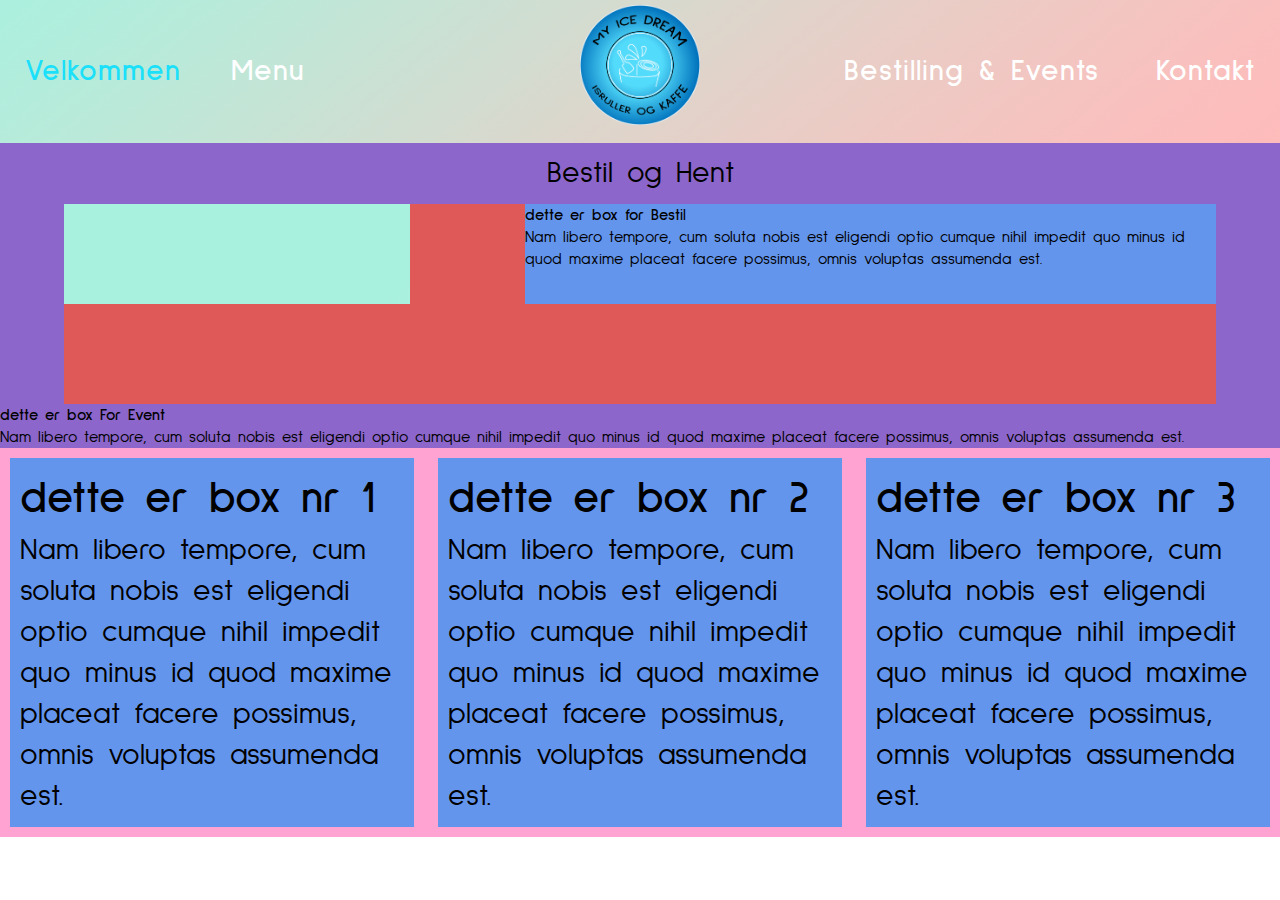
==== HTML/BestillingEvents.html @ 2f173cfb "Fremad til Bestilling" ====
<!DOCTYPE html>
<html lang="en">
<head>
    <meta charset="UTF-8">
    <meta http-equiv="X-UA-Compatible" content="IE=edge">
    <meta name="viewport" content="width=device-width, initial-scale=1.0">
    <title>Velkommen | My Ice Dream</title>
    <link rel="stylesheet" href="/CSS/Stylesheet.css" type="text/css">
    <link rel="stylesheet" href="/CSS/BestillingEvents.css" type="text/css">
    <link rel="preconnect" href="https://fonts.googleapis.com/%22%3E"> 
    <link rel="preconnect" href="https://fonts.gstatic.com/" crossorigin> 
    <link href="https://fonts.googleapis.com/css2?family=Sulphur+Point:wght@300;400;700&display=swap" rel="stylesheet">


</head>
<body>
<div class="ContentContainer">  
    <!-- Her starter Navigation Menu/Bar. -->
    <div class="navigation">
        <div class="container">
           <div class="navbar">
              <div class="logo-toggle-container">
                 <a href="index.html">
                 <img src="/img/LOGONATION.png" alt="" />
                 </a>
                 <span class="toggle-box">
                 <span></span>
                 <span></span>
                 <span></span>
                 </span>
              </div>
              <ul class="menu">
                 <li><a href="index.html">Velkommen</a></li>
                 <li><a href="Menu.html">Menu</a></li>

                 <li><a href="BestillingEvents.html">Bestilling & Events</a></li>
                 <li><a href="#">Kontakt</a></li>
              </ul>
           </div>
        </div>
     </div>
    <!-- Her slutter Navigation Menu/Bar.------------------------------------------------------------------------------------------------------------------------------------------- -->




     <div class="BestilEventContainer">
         <div class="BestilEventHeader">Bestil og Hent</div>

        <div class="BestilKager">
            <div class="BestilBilledeLeft"></div>
            <div class="BestilInfoBoxRight">
                <h4>dette er box for Bestil</h4>
                Nam libero tempore, cum soluta nobis est eligendi optio cumque nihil impedit quo 
                minus id quod maxime placeat facere possimus, omnis voluptas assumenda est.

            </div>
        </div>
        <div class="EventVogn">
            <div class="EventBilledeLeft"></div>
            <div class="EventInfoBoxRight">
                <h4>dette er box For Event</h4>
                Nam libero tempore, cum soluta nobis est eligendi optio cumque nihil impedit quo 
                minus id quod maxime placeat facere possimus, omnis voluptas assumenda est.

            </div>
        </div>


     </div>




    <!-- Her starter footeren.----------------------------------------------------------------------------------------------------------------------------------- -->
    <div class="FooterSection">
        <div class="FooterContainer">

            <div class="Footercards">
                <!-- Basic Info, mobil nr/adresse OSV.  -->
                <h2>dette er box nr 1</h2>
                Nam libero tempore, cum soluta nobis est eligendi optio cumque nihil impedit quo 
                minus id quod maxime placeat facere possimus, omnis voluptas assumenda est.
            </div>

            <div class="Footercards">
                <!-- TBC ??? -->
                <h2>dette er box nr 2</h2>
                Nam libero tempore, cum soluta nobis est eligendi optio cumque nihil impedit quo 
                minus id quod maxime placeat facere possimus, omnis voluptas assumenda est.
            </div>

            <div class="Footercards">
                <!-- Priser/økomærke og info der  -->
                <h2>dette er box nr 3</h2>
                Nam libero tempore, cum soluta nobis est eligendi optio cumque nihil impedit quo 
                minus id quod maxime placeat facere possimus, omnis voluptas assumenda est.
                
            </div>
        </div>

    </div>

</div>
---- CSS/Stylesheet.css ----
/* her nulstille vi basic tags*/
* {
    margin: 0;
    padding: 0;
    font-family: 'Sulphur Point', sans-serif;
  }
  body 
  {
    margin: 0;
    padding: 0;
    font-family: 'Sulphur Point', sans-serif;
  }



.ContentContainer
{
    width: 100%;
    height: 100%;
    background-color:azure;
    margin: auto;
}

/*----- start på navigation bar --------------------------------------------------- start på navigation bar-------*/

/*Her sætter vi en gradient baggrund ind for at lave den fede baggrund som så også kan skaleres til en hvis grad.*/
  .navigation 
  {
    background-image: url(../img/BGGradient.png);
    background-size: cover;
    background-repeat: no-repeat;
    background-position: center;
  }
  .navigation > .container 
  {
    max-width: 100%;
    margin: auto;
  }
  .navigation .navbar 
  {
    position: relative;
  }
  .navigation .navbar .logo-toggle-container 
  {
    position: absolute;
    left: 50%;
    top: 5px;
    transform: translateX(-50%);
  }
  .navigation .navbar .logo-toggle-container a 
  {
    display: block;
  }
  .navigation .navbar .logo-toggle-container a img 
  {
    width: 120px;
  }
  .navigation .menu 
  {
    text-align: right;
  }

  .navigation .menu li 
  {
    display: inline-block;
    padding: 43px 10px;
  }
  .navigation .menu li a 
  {
    display: block;
    padding: 8px 15px;
    text-decoration: none;
    font-weight: 600;
    letter-spacing: 1px;
    color: #fff;
    font-size: 30px;
  }
  /*Her siger vi at de to første li'er som er i .menu til at float left da de er alle normalt sat til højre
  og på den måde for vi delt Navigation baren til at være splittet op som ønsket.*/
  .navigation .menu li:nth-child(1),
  .navigation .menu li:nth-child(2) 
  {
    float: left;
  }
  /*Navbar hover effekt */
  .navigation .menu li:hover a 
  {
    color: rgb(27, 224, 250);
  }

   /*Her skifter vi struktur i forhold til skærmstørrelse vis der er minimum 1024px bred.*/
   @media screen and (min-width: 1101px) 
   {
     .navigation .menu 
     {
       display: block !important;
       height: auto !important;
     }

     .FooterContainer
     {
       display: flex;
       flex-direction: row;
       justify-content: space-between;
       justify-items: center;
       flex-wrap: wrap;
       font-size: 30px;
       width: 100%;
       min-height: 200px;
       background-color: #ffa4d2;
       
     }
  
     .Footercards
     {
       width: 30%;
       min-height: 100px;
       background-color: cornflowerblue;
       margin: 10px 10px;
       padding: 10px;
     }
   }

  @media screen and (min-width: 871px) and (max-width: 1100px)
  {
    .navigation .menu 
    {
      display: block !important;
      height: auto !important;
    }

    .navigation .menu li a 
    {
      font-size: 20px;
    }

    .FooterContainer
    {
      display: flex;
      flex-direction: row;
      justify-content: space-between;
      justify-items: center;
      flex-wrap: wrap;
      font-size: 30px;
      width: 100%;
      min-height: 200px;
      background-color: #ffa4d2;
    }

    .Footercards
    {
      width: 30%;
      min-height: 100px;
      background-color: cornflowerblue;
      margin: 10px 10px;
      padding: 10px;
    }

  }

  /*Her skifter vi struktur i forhold til skærmstørrelse vis den er mindre end 870px bred.*/
  @media screen and (max-width: 870px) 
  {
    .navigation
    {
      width: 100%;
      height: 100%;
      top: 0;
      position: sticky;
    }
    .navigation .navbar .logo-toggle-container {
      position: static;
      transform: translateX(0%);
    }
    .navigation .navbar .logo-toggle-container a {
      width: 80%;
    }
    .navigation .navbar .logo-toggle-container .toggle-box {
      position: absolute;
      right: 10px;
      top: 35px;
      display: block;
      width: 50px;
      padding: 15px 9px;
      cursor: pointer;
      border-radius: 5px;
    }
    .navigation .navbar .logo-toggle-container .toggle-box span {
      display: block;
      max-width: 100%;
      margin: auto;
      height: 8px;
      background-color: rgb(255, 255, 255);
      margin-bottom: 6px;
      border-radius: 10px;
    }
    .navigation .navbar .logo-toggle-container .toggle-box span:last-child {
      margin-bottom: 0;
    }
    .navigation .menu {
      text-align: center;
      display: none;
    }
    .navigation .menu li {
      display: block;
      float: none !important;
      padding: 0 10px;
      border-bottom: 5px solid rgb(255, 255, 255);
      border-radius: 5px;
    }
    /* Her ændre vi den sidste li i drop down menuen, så at den ikke har en border-bund som resten har. */
    .navigation .menu li:last-child {
        display: block;
        float: none !important;
        padding: 0 10px;
        border-bottom:none;
        
      }
    .navigation .menu li a
    {
        font-size: 30px;
    }
    /*----- Slut på navigation bar --------------------------------------------------- slut på navigation bar-------*/

    /*----- slut  af om os delen ------ */
    .FooterContainer
    {
      display: flex;
      flex-direction: row;
      justify-content: space-between;
      justify-items: center;
      flex-wrap: wrap;
      font-size: 30px;
      width: 100%;
      min-height: 200px;
      background-color: #ffa4d2;
    }

    .Footercards
    {
      width: 100%;
      min-height: 100px;
      background-color: cornflowerblue;
      margin: 10px 10px;
      padding: 10px;
    }
    .Footercards h2
    {
      text-align: center;

    }

  }
  

/**/



.FooterSection
{
  width: 100%;
  min-height: 200px;
  background-color: #ffa4d2;
}
---- CSS/BestillingEvents.css ----
* {
    margin: 0;
    padding: 0;
    font-family: 'Sulphur Point', sans-serif;
  }
  body 
  {
    margin: 0;
    padding: 0;
    font-family: 'Sulphur Point', sans-serif;
  }

  .BestilEventContainer
  {
      width: 100%;
      min-height: 300px;
      background-color: rgb(140, 102, 202);
  }
  .BestilEventHeader
  {
      text-align: center;
      font-size: 30px;
      padding: 10px 0px 10px 0px;
  }

  .BestilKager
  {
      margin: auto auto;
      width:90%;
      min-height: 200px;
      background-color: rgb(223, 89, 89);
      display: flex;
      flex-direction: row;
      justify-content: space-between;
      justify-items: center;
      flex-wrap: wrap;
  }

  .BestilBilledeLeft
  {
      width: 30%;
      height: 100px;
      background-image: url(/img/BGGradient.png);
  }
  .BestilInfoBoxRight
  {
      width: 60%;
      height: 100px;
      background-color: cornflowerblue;
  }
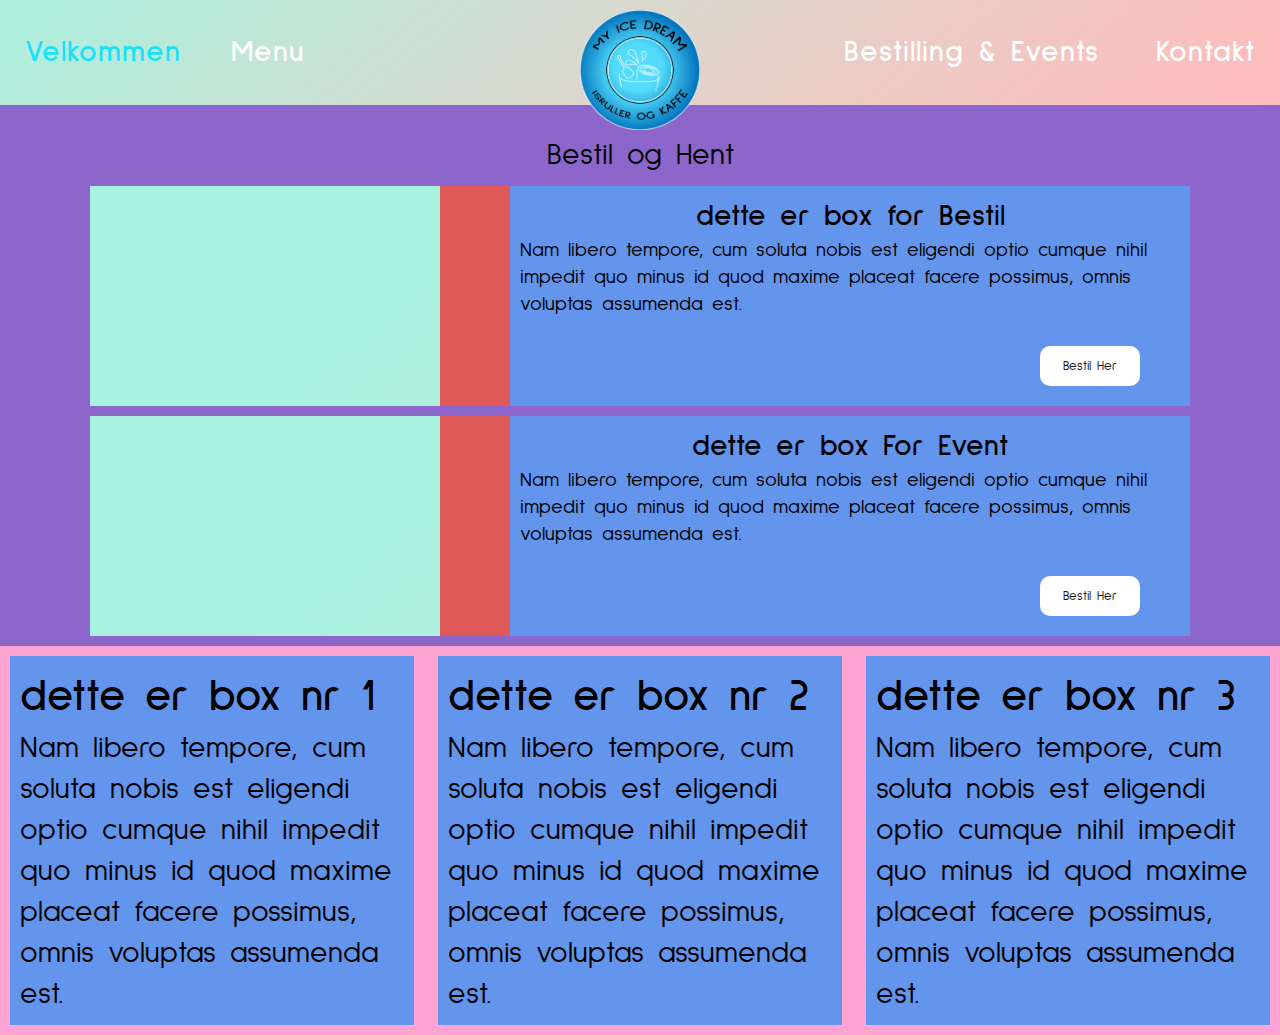
==== commit 65fe28a9: "Slider Center+ bestil knap og mobil justering" ====
--- a/HTML/BestillingEvents.html
+++ b/HTML/BestillingEvents.html
@@ -1,104 +1,119 @@
 <!DOCTYPE html>
 <html lang="en">
-<head>
-    <meta charset="UTF-8">
-    <meta http-equiv="X-UA-Compatible" content="IE=edge">
-    <meta name="viewport" content="width=device-width, initial-scale=1.0">
-    <title>Velkommen | My Ice Dream</title>
-    <link rel="stylesheet" href="/CSS/Stylesheet.css" type="text/css">
-    <link rel="stylesheet" href="/CSS/BestillingEvents.css" type="text/css">
-    <link rel="preconnect" href="https://fonts.googleapis.com/%22%3E"> 
-    <link rel="preconnect" href="https://fonts.gstatic.com/" crossorigin> 
-    <link href="https://fonts.googleapis.com/css2?family=Sulphur+Point:wght@300;400;700&display=swap" rel="stylesheet">
+    <head>
+        <meta charset="UTF-8">
+        <meta http-equiv="X-UA-Compatible" content="IE=edge">
+        <meta name="viewport" content="width=device-width, initial-scale=1.0">
+        <title>Bestilling & Events | My Ice Dream</title>
+        <link rel="stylesheet" href="/CSS/Stylesheet.css" type="text/css">
+        <link rel="stylesheet" href="/CSS/BestillingEvents.css" type="text/css">
+        <link rel="preconnect" href="https://fonts.googleapis.com/%22%3E"> 
+        <link rel="preconnect" href="https://fonts.gstatic.com/" crossorigin> 
+        <link href="https://fonts.googleapis.com/css2?family=Sulphur+Point:wght@300;400;700&display=swap" rel="stylesheet">
 
 
-</head>
-<body>
-<div class="ContentContainer">  
-    <!-- Her starter Navigation Menu/Bar. -->
-    <div class="navigation">
-        <div class="container">
-           <div class="navbar">
-              <div class="logo-toggle-container">
-                 <a href="index.html">
-                 <img src="/img/LOGONATION.png" alt="" />
-                 </a>
-                 <span class="toggle-box">
-                 <span></span>
-                 <span></span>
-                 <span></span>
-                 </span>
-              </div>
-              <ul class="menu">
-                 <li><a href="index.html">Velkommen</a></li>
-                 <li><a href="Menu.html">Menu</a></li>
+    </head>
+    <body>
+        <div class="ContentContainer">  
+            <!-- Her starter Navigation Menu/Bar. -->
+            <div class="navigation">
+                <div class="container">
+                <div class="navbar">
+                    <div class="logo-toggle-container">
+                        <a href="index.html">
+                        <img src="/img/LOGONATION.png" alt="" />
+                        </a>
+                        <span class="toggle-box">
+                        <span></span>
+                        <span></span>
+                        <span></span>
+                        </span>
+                    </div>
+                    <ul class="menu">
+                        <li><a href="index.html">Velkommen</a></li>
+                        <li><a href="Menu.html">Menu</a></li>
 
-                 <li><a href="BestillingEvents.html">Bestilling & Events</a></li>
-                 <li><a href="#">Kontakt</a></li>
-              </ul>
-           </div>
-        </div>
-     </div>
-    <!-- Her slutter Navigation Menu/Bar.------------------------------------------------------------------------------------------------------------------------------------------- -->
+                        <li><a href="BestillingEvents.html">Bestilling & Events</a></li>
+                        <li><a href="Kontakt.html">Kontakt</a></li>
+                    </ul>
+                </div>
+                </div>
+            </div>
+            <!-- Her slutter Navigation Menu/Bar.------------------------------------------------------------------------------------------------------------------------------------------- -->
 
 
 
 
-     <div class="BestilEventContainer">
-         <div class="BestilEventHeader">Bestil og Hent</div>
+            <div class="BestilEventContainer">
+                <div class="BestilEventHeader">Bestil og Hent</div>
 
-        <div class="BestilKager">
-            <div class="BestilBilledeLeft"></div>
-            <div class="BestilInfoBoxRight">
-                <h4>dette er box for Bestil</h4>
-                Nam libero tempore, cum soluta nobis est eligendi optio cumque nihil impedit quo 
-                minus id quod maxime placeat facere possimus, omnis voluptas assumenda est.
+                <div class="BestilKager">
+                    <div class="BestilBilledeLeft"></div>
+                    <div class="BestilInfoBoxRight">
+                        <h4>dette er box for Bestil</h4>
+                        Nam libero tempore, cum soluta nobis est eligendi optio cumque nihil impedit quo 
+                        minus id quod maxime placeat facere possimus, omnis voluptas assumenda est.
+
+                        <div class="EventsButton"><button>Bestil Her</button></div>
+                    </div>
+                </div>
+
+                <div class="EventVogn">
+                    <div class="EventBilledeLeft"></div>
+                    <div class="EventInfoBoxRight">
+                        <h4>dette er box For Event</h4>
+                        Nam libero tempore, cum soluta nobis est eligendi optio cumque nihil impedit quo 
+                        minus id quod maxime placeat facere possimus, omnis voluptas assumenda est.
+
+                        <div class="EventsButton"><button>Bestil Her</button></div>
+                    </div>
+                </div>
+
 
             </div>
-        </div>
-        <div class="EventVogn">
-            <div class="EventBilledeLeft"></div>
-            <div class="EventInfoBoxRight">
-                <h4>dette er box For Event</h4>
-                Nam libero tempore, cum soluta nobis est eligendi optio cumque nihil impedit quo 
-                minus id quod maxime placeat facere possimus, omnis voluptas assumenda est.
-
-            </div>
-        </div>
-
-
-     </div>
 
 
 
 
-    <!-- Her starter footeren.----------------------------------------------------------------------------------------------------------------------------------- -->
-    <div class="FooterSection">
-        <div class="FooterContainer">
+            <!-- Her starter footeren.----------------------------------------------------------------------------------------------------------------------------------- -->
+            <div class="FooterSection">
+                <div class="FooterContainer">
 
-            <div class="Footercards">
-                <!-- Basic Info, mobil nr/adresse OSV.  -->
-                <h2>dette er box nr 1</h2>
-                Nam libero tempore, cum soluta nobis est eligendi optio cumque nihil impedit quo 
-                minus id quod maxime placeat facere possimus, omnis voluptas assumenda est.
+                    <div class="Footercards">
+                        <!-- Basic Info, mobil nr/adresse OSV.  -->
+                        <h2>dette er box nr 1</h2>
+                        Nam libero tempore, cum soluta nobis est eligendi optio cumque nihil impedit quo 
+                        minus id quod maxime placeat facere possimus, omnis voluptas assumenda est.
+                    </div>
+
+                    <div class="Footercards">
+                        <!-- TBC ??? -->
+                        <h2>dette er box nr 2</h2>
+                        Nam libero tempore, cum soluta nobis est eligendi optio cumque nihil impedit quo 
+                        minus id quod maxime placeat facere possimus, omnis voluptas assumenda est.
+                    </div>
+
+                    <div class="Footercards">
+                        <!-- Priser/økomærke og info der  -->
+                        <h2>dette er box nr 3</h2>
+                        Nam libero tempore, cum soluta nobis est eligendi optio cumque nihil impedit quo 
+                        minus id quod maxime placeat facere possimus, omnis voluptas assumenda est.
+                        
+                    </div>
+                </div>
+
             </div>
 
-            <div class="Footercards">
-                <!-- TBC ??? -->
-                <h2>dette er box nr 2</h2>
-                Nam libero tempore, cum soluta nobis est eligendi optio cumque nihil impedit quo 
-                minus id quod maxime placeat facere possimus, omnis voluptas assumenda est.
-            </div>
-
-            <div class="Footercards">
-                <!-- Priser/økomærke og info der  -->
-                <h2>dette er box nr 3</h2>
-                Nam libero tempore, cum soluta nobis est eligendi optio cumque nihil impedit quo 
-                minus id quod maxime placeat facere possimus, omnis voluptas assumenda est.
-                
-            </div>
         </div>
 
-    </div>
 
-</div>+
+
+
+
+        <script src="https://ajax.googleapis.com/ajax/libs/jquery/3.5.1/jquery.min.js"></script>
+        <script type="text/javascript" src="/Javascript/Javascript.js"></script>
+
+
+    </body>
+</html>--- a/CSS/Stylesheet.css
+++ b/CSS/Stylesheet.css
@@ -30,6 +30,7 @@
     background-size: cover;
     background-repeat: no-repeat;
     background-position: center;
+    z-index: 2;
   }
   .navigation > .container 
   {
@@ -44,7 +45,7 @@
   {
     position: absolute;
     left: 50%;
-    top: 5px;
+    top: 10px;
     transform: translateX(-50%);
   }
   .navigation .navbar .logo-toggle-container a 
@@ -63,7 +64,7 @@
   .navigation .menu li 
   {
     display: inline-block;
-    padding: 43px 10px;
+    padding: 24px 10px;
   }
   .navigation .menu li a 
   {
--- a/CSS/BestillingEvents.css
+++ b/CSS/BestillingEvents.css
@@ -12,6 +12,7 @@
 
   .BestilEventContainer
   {
+      padding: 20px 0 10px 0;
       width: 100%;
       min-height: 300px;
       background-color: rgb(140, 102, 202);
@@ -25,9 +26,10 @@
 
   .BestilKager
   {
-      margin: auto auto;
+      margin: 0 auto 10px auto;
       width:90%;
-      min-height: 200px;
+      max-width: 1100px;
+      min-height: 50px;
       background-color: rgb(223, 89, 89);
       display: flex;
       flex-direction: row;
@@ -39,14 +41,123 @@
   .BestilBilledeLeft
   {
       width: 30%;
-      height: 100px;
+      min-height: 200px;
+      max-height: 200px;
       background-image: url(/img/BGGradient.png);
+      padding: 10px;
   }
   .BestilInfoBoxRight
   {
       width: 60%;
-      height: 100px;
+      min-height: 200px;
+      max-height: 350px;
       background-color: cornflowerblue;
+      padding: 10px;
+      position: relative;
+  }
+  .BestilInfoBoxRight
+  {
+      font-size: 20px;
+  }
+  .BestilInfoBoxRight h4
+  {
+      font-size: 30px;
+      text-align: center;
+  }
+  /*-------------------------------------*/
+
+  .EventVogn
+  {
+      margin: auto auto;
+      width:90%;
+      max-width: 1100px;
+      min-height: 50px;
+      background-color: rgb(223, 89, 89);
+      display: flex;
+      flex-direction: row;
+      justify-content: space-between;
+      justify-items: center;
+      flex-wrap: wrap;
+  }
+
+  .EventBilledeLeft
+  {
+      width: 30%;
+      min-height: 200px;
+      max-height: 200px;
+      background-image: url(/img/BGGradient.png);
+      padding: 10px;
+  }
+  .EventInfoBoxRight
+  {
+      width: 60%;
+      min-height: 200px;
+      max-height: 350px;
+      background-color: cornflowerblue;
+      padding: 10px;
+      position: relative;
+  }
+  .EventInfoBoxRight
+  {
+      font-size: 20px;
+  }
+  .EventInfoBoxRight h4
+  {
+      font-size: 30px;
+      text-align: center;
+  }
+
+  .EventsButton
+  {
+      position: absolute;
+      bottom: 0;
+      right: 0;
+      width: 150px;
+      height: 60px;
+  }
+  .EventsButton button
+  {
+      border-radius: 10px;
+      width: 100px;
+      height: 40px;
+      background-color: rgb(255, 255, 255);
+      color: rgb(22, 22, 22);
+      border: 0 solid white;
   }
 
 
+
+
+
+
+  @media screen and (max-width: 870px) 
+{
+    .EventBilledeLeft
+  {
+      display: none;
+  }
+  .BestilBilledeLeft
+  {
+      display: none;
+  }
+
+  .EventInfoBoxRight
+  {
+      width: 100%;
+      min-height: 200px;
+      background-color: cornflowerblue;
+      padding: 10px 10px 40px 10px;
+  }
+  .BestilInfoBoxRight
+  {
+      width: 100%;
+      min-height: 200px;
+      background-color: cornflowerblue;
+      padding: 10px 10px 40px 10px;
+  }
+
+
+}
+
+
+
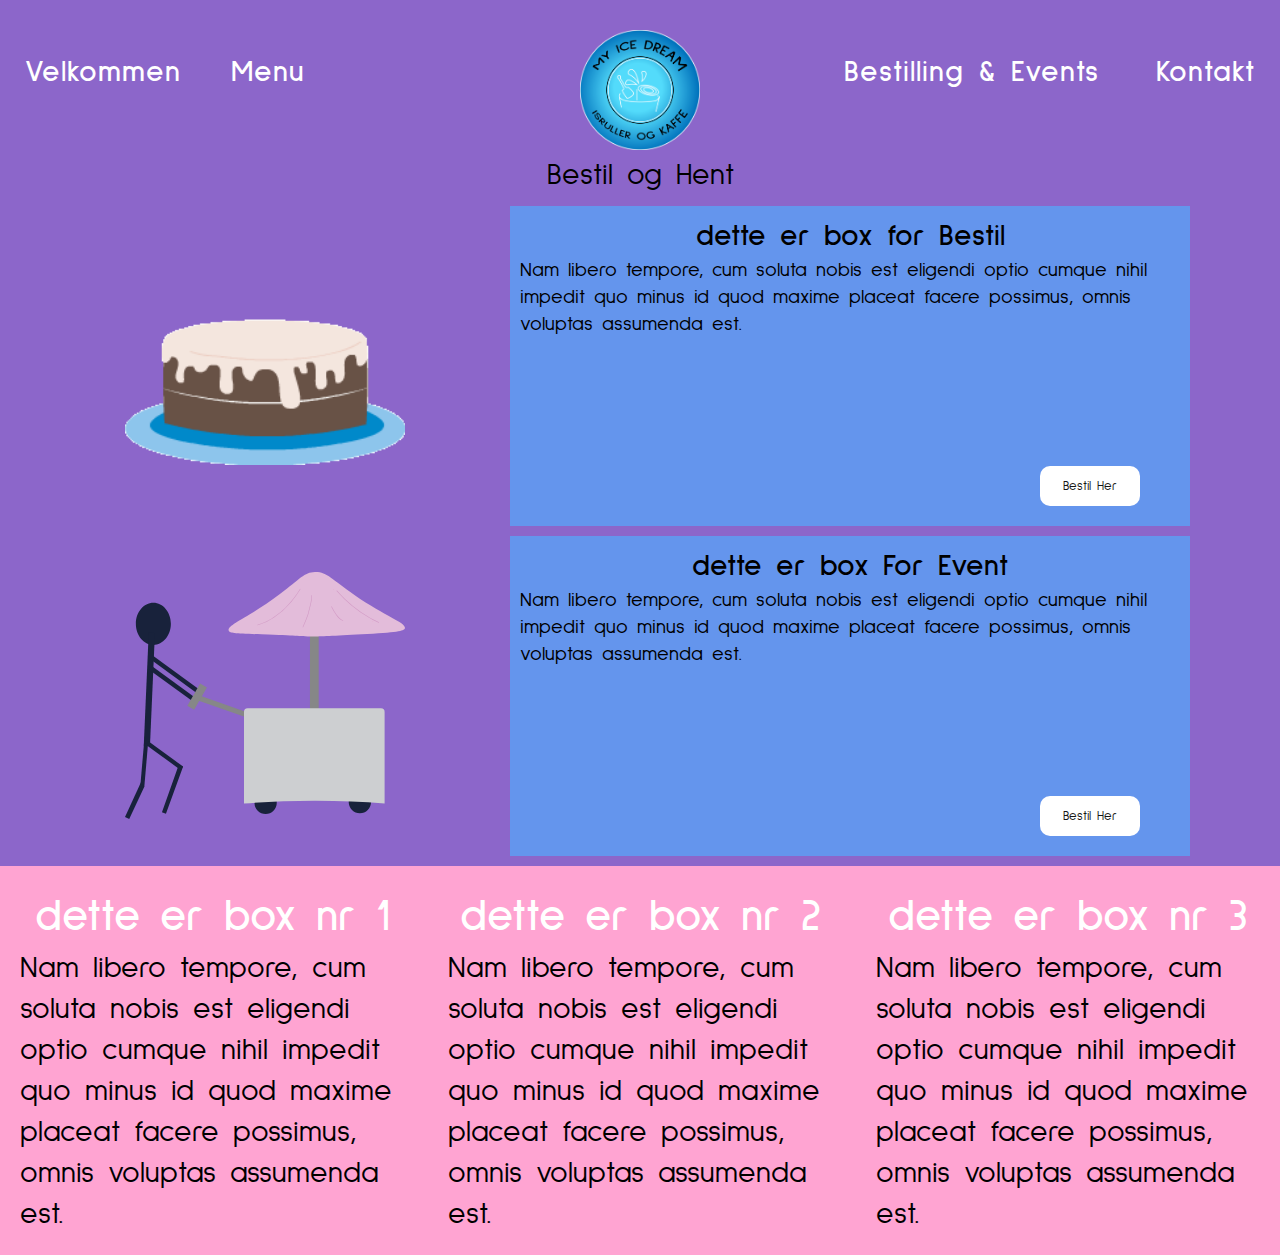
==== commit b9680109: "Commit det pænere setup" ====
--- a/HTML/BestillingEvents.html
+++ b/HTML/BestillingEvents.html
@@ -15,7 +15,8 @@
     </head>
     <body>
         <div class="ContentContainer">  
-            <!-- Her starter Navigation Menu/Bar. -->
+            <div class="BestilEventContainer">
+                <!-- Her starter Navigation Menu/Bar. -->
             <div class="navigation">
                 <div class="container">
                 <div class="navbar">
@@ -41,10 +42,6 @@
             </div>
             <!-- Her slutter Navigation Menu/Bar.------------------------------------------------------------------------------------------------------------------------------------------- -->
 
-
-
-
-            <div class="BestilEventContainer">
                 <div class="BestilEventHeader">Bestil og Hent</div>
 
                 <div class="BestilKager">
--- a/CSS/Stylesheet.css
+++ b/CSS/Stylesheet.css
@@ -17,7 +17,6 @@
 {
     width: 100%;
     height: 100%;
-    background-color:azure;
     margin: auto;
 }
 
@@ -26,10 +25,6 @@
 /*Her sætter vi en gradient baggrund ind for at lave den fede baggrund som så også kan skaleres til en hvis grad.*/
   .navigation 
   {
-    background-image: url(../img/BGGradient.png);
-    background-size: cover;
-    background-repeat: no-repeat;
-    background-position: center;
     z-index: 2;
   }
   .navigation > .container 
@@ -116,10 +111,14 @@
      {
        width: 30%;
        min-height: 100px;
-       background-color: cornflowerblue;
        margin: 10px 10px;
        padding: 10px;
      }
+     .Footercards h2
+    {
+      text-align: center;
+      color: #fff;
+    }
    }
 
   @media screen and (min-width: 871px) and (max-width: 1100px)
@@ -152,9 +151,13 @@
     {
       width: 30%;
       min-height: 100px;
-      background-color: cornflowerblue;
       margin: 10px 10px;
       padding: 10px;
+    }
+    .Footercards h2
+    {
+      text-align: center;
+      color: #fff;
     }
 
   }
@@ -241,14 +244,13 @@
     {
       width: 100%;
       min-height: 100px;
-      background-color: cornflowerblue;
       margin: 10px 10px;
       padding: 10px;
     }
     .Footercards h2
     {
       text-align: center;
-
+      color: #fff;
     }
 
   }
--- a/CSS/BestillingEvents.css
+++ b/CSS/BestillingEvents.css
@@ -14,7 +14,7 @@
   {
       padding: 20px 0 10px 0;
       width: 100%;
-      min-height: 300px;
+      min-height: 72vh;
       background-color: rgb(140, 102, 202);
   }
   .BestilEventHeader
@@ -22,6 +22,7 @@
       text-align: center;
       font-size: 30px;
       padding: 10px 0px 10px 0px;
+      margin-top: 20px;
   }
 
   .BestilKager
@@ -29,8 +30,7 @@
       margin: 0 auto 10px auto;
       width:90%;
       max-width: 1100px;
-      min-height: 50px;
-      background-color: rgb(223, 89, 89);
+      min-height: 300px;
       display: flex;
       flex-direction: row;
       justify-content: space-between;
@@ -41,9 +41,12 @@
   .BestilBilledeLeft
   {
       width: 30%;
-      min-height: 200px;
+      min-height: 300px;
       max-height: 200px;
-      background-image: url(/img/BGGradient.png);
+      background-image: url(/img/kagen.gif);
+      background-size: 80%;
+        background-repeat: no-repeat;
+        background-position: center;
       padding: 10px;
   }
   .BestilInfoBoxRight
@@ -71,8 +74,7 @@
       margin: auto auto;
       width:90%;
       max-width: 1100px;
-      min-height: 50px;
-      background-color: rgb(223, 89, 89);
+      min-height: 300px;
       display: flex;
       flex-direction: row;
       justify-content: space-between;
@@ -83,9 +85,11 @@
   .EventBilledeLeft
   {
       width: 30%;
-      min-height: 200px;
-      max-height: 200px;
-      background-image: url(/img/BGGradient.png);
+      min-height: 300px;
+      background-image: url(/img/EventBilledeSVG.svg);
+      background-size: 80%;
+    background-repeat: no-repeat;
+    background-position: center;
       padding: 10px;
   }
   .EventInfoBoxRight
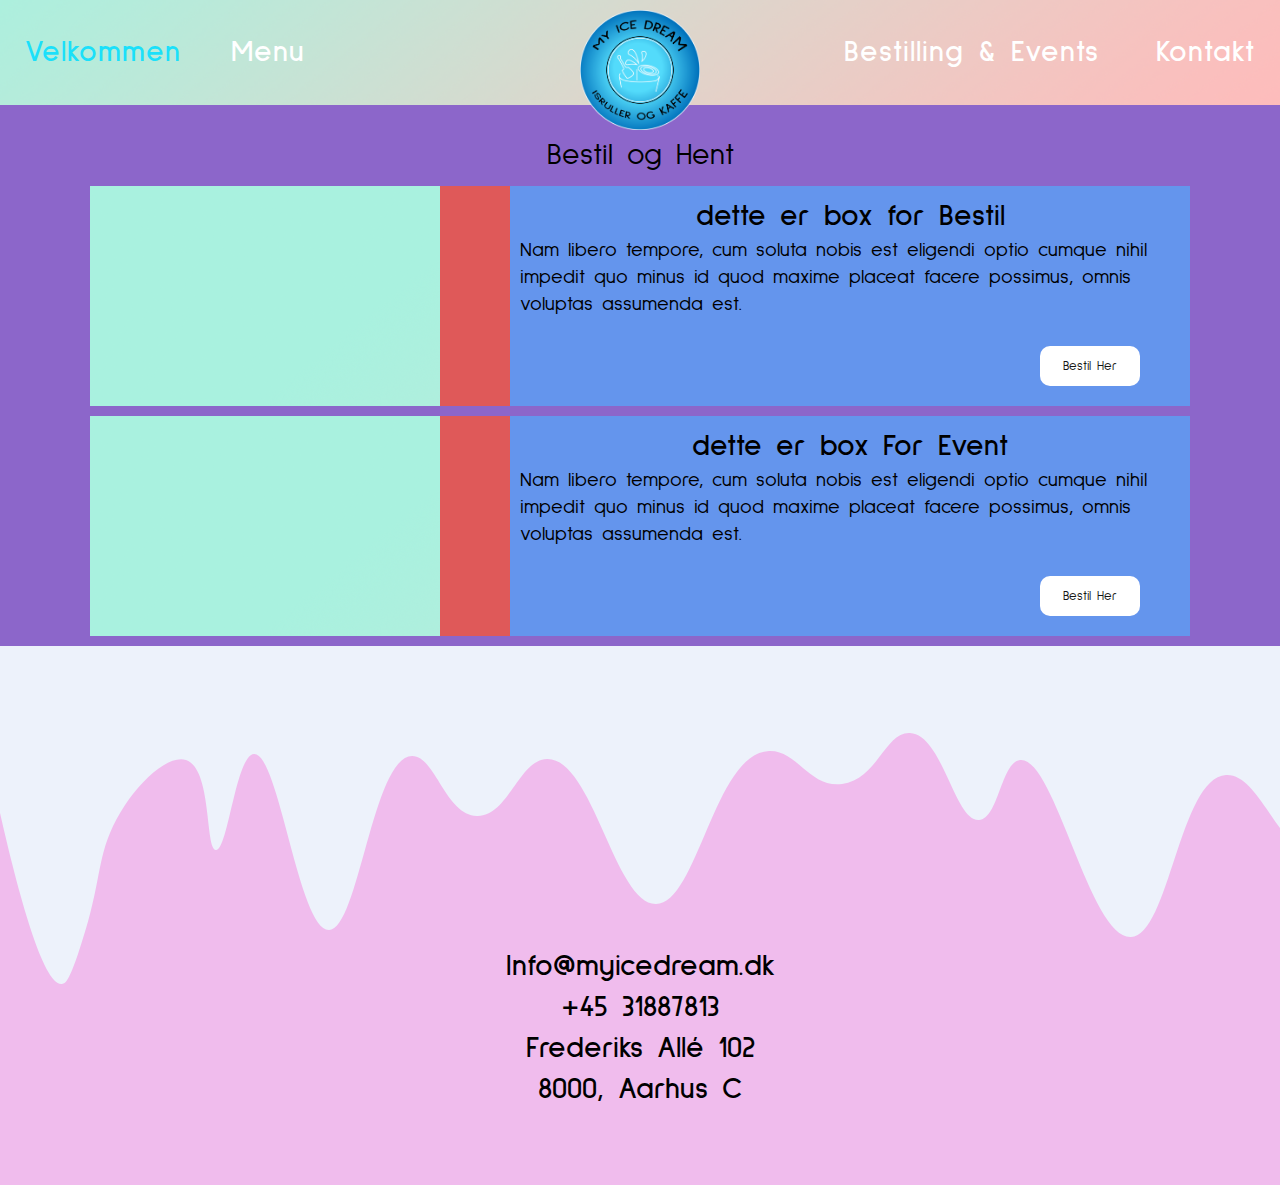
==== commit b1bc1996: "Version nu er det fucking nu" ====
--- a/HTML/BestillingEvents.html
+++ b/HTML/BestillingEvents.html
@@ -15,8 +15,7 @@
     </head>
     <body>
         <div class="ContentContainer">  
-            <div class="BestilEventContainer">
-                <!-- Her starter Navigation Menu/Bar. -->
+            <!-- Her starter Navigation Menu/Bar. -->
             <div class="navigation">
                 <div class="container">
                 <div class="navbar">
@@ -42,6 +41,10 @@
             </div>
             <!-- Her slutter Navigation Menu/Bar.------------------------------------------------------------------------------------------------------------------------------------------- -->
 
+
+
+
+            <div class="BestilEventContainer">
                 <div class="BestilEventHeader">Bestil og Hent</div>
 
                 <div class="BestilKager">
@@ -72,34 +75,23 @@
 
 
 
-            <!-- Her starter footeren.----------------------------------------------------------------------------------------------------------------------------------- -->
-            <div class="FooterSection">
+            <footer class="FooterSection">
+
+
+            
                 <div class="FooterContainer">
 
-                    <div class="Footercards">
-                        <!-- Basic Info, mobil nr/adresse OSV.  -->
-                        <h2>dette er box nr 1</h2>
-                        Nam libero tempore, cum soluta nobis est eligendi optio cumque nihil impedit quo 
-                        minus id quod maxime placeat facere possimus, omnis voluptas assumenda est.
+                    <div class="Footercard">
+                        <h2>Info@myicedream.dk</h2>
+                        <h2>+45 31887813</h2>
+                        <h2>Frederiks Allé 102 <br> 8000, Aarhus C</h2>
                     </div>
 
-                    <div class="Footercards">
-                        <!-- TBC ??? -->
-                        <h2>dette er box nr 2</h2>
-                        Nam libero tempore, cum soluta nobis est eligendi optio cumque nihil impedit quo 
-                        minus id quod maxime placeat facere possimus, omnis voluptas assumenda est.
-                    </div>
-
-                    <div class="Footercards">
-                        <!-- Priser/økomærke og info der  -->
-                        <h2>dette er box nr 3</h2>
-                        Nam libero tempore, cum soluta nobis est eligendi optio cumque nihil impedit quo 
-                        minus id quod maxime placeat facere possimus, omnis voluptas assumenda est.
-                        
-                    </div>
+                   
                 </div>
-
-            </div>
+                <img class="meltinggrey" src="/img/meltinggrey.png" alt="smelteeffekt">
+        </footer>
+      
 
         </div>
 
--- a/CSS/Stylesheet.css
+++ b/CSS/Stylesheet.css
@@ -1,291 +1,202 @@
-/* her nulstille vi basic tags*/
-* {
-    margin: 0;
-    padding: 0;
-    font-family: 'Sulphur Point', sans-serif;
-  }
-  body 
-  {
-    margin: 0;
-    padding: 0;
-    font-family: 'Sulphur Point', sans-serif;
-  }
-
-
-
-.ContentContainer
-{
-    width: 100%;
-    height: 100%;
-    margin: auto;
-}
-
-/*----- start på navigation bar --------------------------------------------------- start på navigation bar-------*/
-
-/*Her sætter vi en gradient baggrund ind for at lave den fede baggrund som så også kan skaleres til en hvis grad.*/
-  .navigation 
-  {
-    z-index: 2;
-  }
-  .navigation > .container 
-  {
-    max-width: 100%;
-    margin: auto;
-  }
-  .navigation .navbar 
-  {
-    position: relative;
-  }
-  .navigation .navbar .logo-toggle-container 
-  {
-    position: absolute;
-    left: 50%;
-    top: 10px;
-    transform: translateX(-50%);
-  }
-  .navigation .navbar .logo-toggle-container a 
-  {
-    display: block;
-  }
-  .navigation .navbar .logo-toggle-container a img 
-  {
-    width: 120px;
-  }
-  .navigation .menu 
-  {
-    text-align: right;
-  }
-
-  .navigation .menu li 
-  {
-    display: inline-block;
-    padding: 24px 10px;
-  }
-  .navigation .menu li a 
-  {
-    display: block;
-    padding: 8px 15px;
-    text-decoration: none;
-    font-weight: 600;
-    letter-spacing: 1px;
-    color: #fff;
-    font-size: 30px;
-  }
-  /*Her siger vi at de to første li'er som er i .menu til at float left da de er alle normalt sat til højre
-  og på den måde for vi delt Navigation baren til at være splittet op som ønsket.*/
-  .navigation .menu li:nth-child(1),
-  .navigation .menu li:nth-child(2) 
-  {
-    float: left;
-  }
-  /*Navbar hover effekt */
-  .navigation .menu li:hover a 
-  {
-    color: rgb(27, 224, 250);
-  }
-
-   /*Her skifter vi struktur i forhold til skærmstørrelse vis der er minimum 1024px bred.*/
-   @media screen and (min-width: 1101px) 
-   {
-     .navigation .menu 
-     {
-       display: block !important;
-       height: auto !important;
-     }
-
-     .FooterContainer
-     {
-       display: flex;
-       flex-direction: row;
-       justify-content: space-between;
-       justify-items: center;
-       flex-wrap: wrap;
-       font-size: 30px;
-       width: 100%;
-       min-height: 200px;
-       background-color: #ffa4d2;
-       
-     }
-  
-     .Footercards
-     {
-       width: 30%;
-       min-height: 100px;
-       margin: 10px 10px;
-       padding: 10px;
-     }
-     .Footercards h2
-    {
-      text-align: center;
-      color: #fff;
-    }
-   }
-
-  @media screen and (min-width: 871px) and (max-width: 1100px)
-  {
-    .navigation .menu 
-    {
-      display: block !important;
-      height: auto !important;
-    }
-
-    .navigation .menu li a 
-    {
-      font-size: 20px;
-    }
-
-    .FooterContainer
-    {
-      display: flex;
-      flex-direction: row;
-      justify-content: space-between;
-      justify-items: center;
-      flex-wrap: wrap;
-      font-size: 30px;
-      width: 100%;
-      min-height: 200px;
-      background-color: #ffa4d2;
-    }
-
-    .Footercards
-    {
-      width: 30%;
-      min-height: 100px;
-      margin: 10px 10px;
-      padding: 10px;
-    }
-    .Footercards h2
-    {
-      text-align: center;
-      color: #fff;
-    }
-
-  }
-
-  /*Her skifter vi struktur i forhold til skærmstørrelse vis den er mindre end 870px bred.*/
-  @media screen and (max-width: 870px) 
-  {
-    .navigation
-    {
-      width: 100%;
-      height: 100%;
-      top: 0;
-      position: sticky;
-    }
-    .navigation .navbar .logo-toggle-container {
-      position: static;
-      transform: translateX(0%);
-    }
-    .navigation .navbar .logo-toggle-container a {
-      width: 80%;
-    }
-    .navigation .navbar .logo-toggle-container .toggle-box {
-      position: absolute;
-      right: 10px;
-      top: 35px;
-      display: block;
-      width: 50px;
-      padding: 15px 9px;
-      cursor: pointer;
-      border-radius: 5px;
-    }
-    .navigation .navbar .logo-toggle-container .toggle-box span {
-      display: block;
-      max-width: 100%;
-      margin: auto;
-      height: 8px;
-      background-color: rgb(255, 255, 255);
-      margin-bottom: 6px;
-      border-radius: 10px;
-    }
-    .navigation .navbar .logo-toggle-container .toggle-box span:last-child {
-      margin-bottom: 0;
-    }
-    .navigation .menu {
-      text-align: center;
-      display: none;
-    }
-    .navigation .menu li {
-      display: block;
-      float: none !important;
-      padding: 0 10px;
-      border-bottom: 5px solid rgb(255, 255, 255);
-      border-radius: 5px;
-    }
-    /* Her ændre vi den sidste li i drop down menuen, så at den ikke har en border-bund som resten har. */
-    .navigation .menu li:last-child {
-        display: block;
-        float: none !important;
-        padding: 0 10px;
-        border-bottom:none;
-        
-      }
-    .navigation .menu li a
-    {
-        font-size: 30px;
-    }
-    /*----- Slut på navigation bar --------------------------------------------------- slut på navigation bar-------*/
-
-    /*----- slut  af om os delen ------ */
-    .FooterContainer
-    {
-      display: flex;
-      flex-direction: row;
-      justify-content: space-between;
-      justify-items: center;
-      flex-wrap: wrap;
-      font-size: 30px;
-      width: 100%;
-      min-height: 200px;
-      background-color: #ffa4d2;
-    }
-
-    .Footercards
-    {
-      width: 100%;
-      min-height: 100px;
-      margin: 10px 10px;
-      padding: 10px;
-    }
-    .Footercards h2
-    {
-      text-align: center;
-      color: #fff;
-    }
-
-  }
-  
-
-/**/
-
-
-
-.FooterSection
-{
-  width: 100%;
-  min-height: 200px;
-  background-color: #ffa4d2;
-}
-
-
-
-
-
-
-
-
-
-
-
-
-
-
-
-
-
-
-
-
-
-
-
+/* her nulstille vi basic tags*/
+* {
+  margin: 0;
+  padding: 0;
+  font-family: 'Sulphur Point', sans-serif;
+}
+body 
+{
+  margin: 0;
+  padding: 0;
+  font-family: 'Sulphur Point', sans-serif;
+}
+
+
+
+
+
+/*----- start på navigation bar --------------------------------------------------- start på navigation bar-------*/
+
+/*Her sætter vi en gradient baggrund ind for at lave den fede baggrund som så også kan skaleres til en hvis grad.*/
+.navigation 
+{
+  background-image: url(../img/BGGradient.png);
+  background-size: cover;
+  background-repeat: no-repeat;
+  background-position: center;
+  z-index: 2;
+}
+.navigation > .container 
+{
+  max-width: 100%;
+  margin: auto;
+}
+.navigation .navbar 
+{
+  position: relative;
+}
+.navigation .navbar .logo-toggle-container 
+{
+  position: absolute;
+  left: 50%;
+  top: 10px;
+  transform: translateX(-50%);
+}
+.navigation .navbar .logo-toggle-container a 
+{
+  display: block;
+}
+.navigation .navbar .logo-toggle-container a img 
+{
+  width: 120px;
+}
+.navigation .menu 
+{
+  text-align: right;
+}
+
+.navigation .menu li 
+{
+  display: inline-block;
+  padding: 24px 10px;
+}
+.navigation .menu li a 
+{
+  display: block;
+  padding: 8px 15px;
+  text-decoration: none;
+  font-weight: 600;
+  letter-spacing: 1px;
+  color: #fff;
+  font-size: 30px;
+}
+/*Her siger vi at de to første li'er som er i .menu til at float left da de er alle normalt sat til højre
+og på den måde for vi delt Navigation baren til at være splittet op som ønsket.*/
+.navigation .menu li:nth-child(1),
+.navigation .menu li:nth-child(2) 
+{
+  float: left;
+}
+/*Navbar hover effekt */
+.navigation .menu li:hover a 
+{
+  color: rgb(27, 224, 250);
+}
+
+
+
+.FooterSection {
+  position: relative;
+  padding-top: 300px;
+  padding-bottom: 75px;
+  background-color: #F0BCED;
+  text-align: center;
+}
+
+.Footercard {
+  text-align: center;
+  width: 400px;
+  margin: auto auto;
+  font-size: 20px;
+}
+
+.meltinggrey {
+  position: absolute;
+  top: 0;
+  left: 0;
+}
+
+ /*Her skifter vi struktur i forhold til skærmstørrelse vis der er minimum 1024px bred.*/
+ @media screen and (min-width: 1101px) 
+ {
+   .navigation .menu 
+   {
+     display: block !important;
+     height: auto !important;
+   }
+
+   
+ }
+
+@media screen and (min-width: 871px) and (max-width: 1100px)
+{
+  .navigation .menu 
+  {
+    display: block !important;
+    height: auto !important;
+  }
+
+  .navigation .menu li a 
+  {
+    font-size: 20px;
+  }
+
+ 
+/*Her skifter vi struktur i forhold til skærmstørrelse vis den er mindre end 870px bred.*/
+@media screen and (max-width: 870px) 
+{
+  .navigation
+  {
+    width: 100%;
+    height: 100%;
+    top: 0;
+    position: sticky;
+  }
+  .navigation .navbar .logo-toggle-container {
+    position: static;
+    transform: translateX(0%);
+  }
+  .navigation .navbar .logo-toggle-container a {
+    width: 80%;
+  }
+  .navigation .navbar .logo-toggle-container .toggle-box {
+    position: absolute;
+    right: 10px;
+    top: 35px;
+    display: block;
+    width: 50px;
+    padding: 15px 9px;
+    cursor: pointer;
+    border-radius: 5px;
+  }
+  .navigation .navbar .logo-toggle-container .toggle-box span {
+    display: block;
+    max-width: 100%;
+    margin: auto;
+    height: 8px;
+    background-color: rgb(255, 255, 255);
+    margin-bottom: 6px;
+    border-radius: 10px;
+  }
+  .navigation .navbar .logo-toggle-container .toggle-box span:last-child {
+    margin-bottom: 0;
+  }
+  .navigation .menu {
+    text-align: center;
+    display: none;
+  }
+  .navigation .menu li {
+    display: block;
+    float: none !important;
+    padding: 0 10px;
+    border-bottom: 5px solid rgb(255, 255, 255);
+    border-radius: 5px;
+  }
+  /* Her ændre vi den sidste li i drop down menuen, så at den ikke har en border-bund som resten har. */
+  .navigation .menu li:last-child {
+      display: block;
+      float: none !important;
+      padding: 0 10px;
+      border-bottom:none;
+      
+    }
+  .navigation .menu li a
+  {
+      font-size: 30px;
+  }
+  /*----- Slut på navigation bar --------------------------------------------------- slut på navigation bar-------*/
+
+  /*----- slut  af om os delen ------ */
+  
+
+}--- a/CSS/BestillingEvents.css
+++ b/CSS/BestillingEvents.css
@@ -14,7 +14,7 @@
   {
       padding: 20px 0 10px 0;
       width: 100%;
-      min-height: 72vh;
+      min-height: 300px;
       background-color: rgb(140, 102, 202);
   }
   .BestilEventHeader
@@ -22,7 +22,6 @@
       text-align: center;
       font-size: 30px;
       padding: 10px 0px 10px 0px;
-      margin-top: 20px;
   }
 
   .BestilKager
@@ -30,7 +29,8 @@
       margin: 0 auto 10px auto;
       width:90%;
       max-width: 1100px;
-      min-height: 300px;
+      min-height: 50px;
+      background-color: rgb(223, 89, 89);
       display: flex;
       flex-direction: row;
       justify-content: space-between;
@@ -41,12 +41,9 @@
   .BestilBilledeLeft
   {
       width: 30%;
-      min-height: 300px;
+      min-height: 200px;
       max-height: 200px;
-      background-image: url(/img/kagen.gif);
-      background-size: 80%;
-        background-repeat: no-repeat;
-        background-position: center;
+      background-image: url(/img/BGGradient.png);
       padding: 10px;
   }
   .BestilInfoBoxRight
@@ -74,7 +71,8 @@
       margin: auto auto;
       width:90%;
       max-width: 1100px;
-      min-height: 300px;
+      min-height: 50px;
+      background-color: rgb(223, 89, 89);
       display: flex;
       flex-direction: row;
       justify-content: space-between;
@@ -85,11 +83,9 @@
   .EventBilledeLeft
   {
       width: 30%;
-      min-height: 300px;
-      background-image: url(/img/EventBilledeSVG.svg);
-      background-size: 80%;
-    background-repeat: no-repeat;
-    background-position: center;
+      min-height: 200px;
+      max-height: 200px;
+      background-image: url(/img/BGGradient.png);
       padding: 10px;
   }
   .EventInfoBoxRight
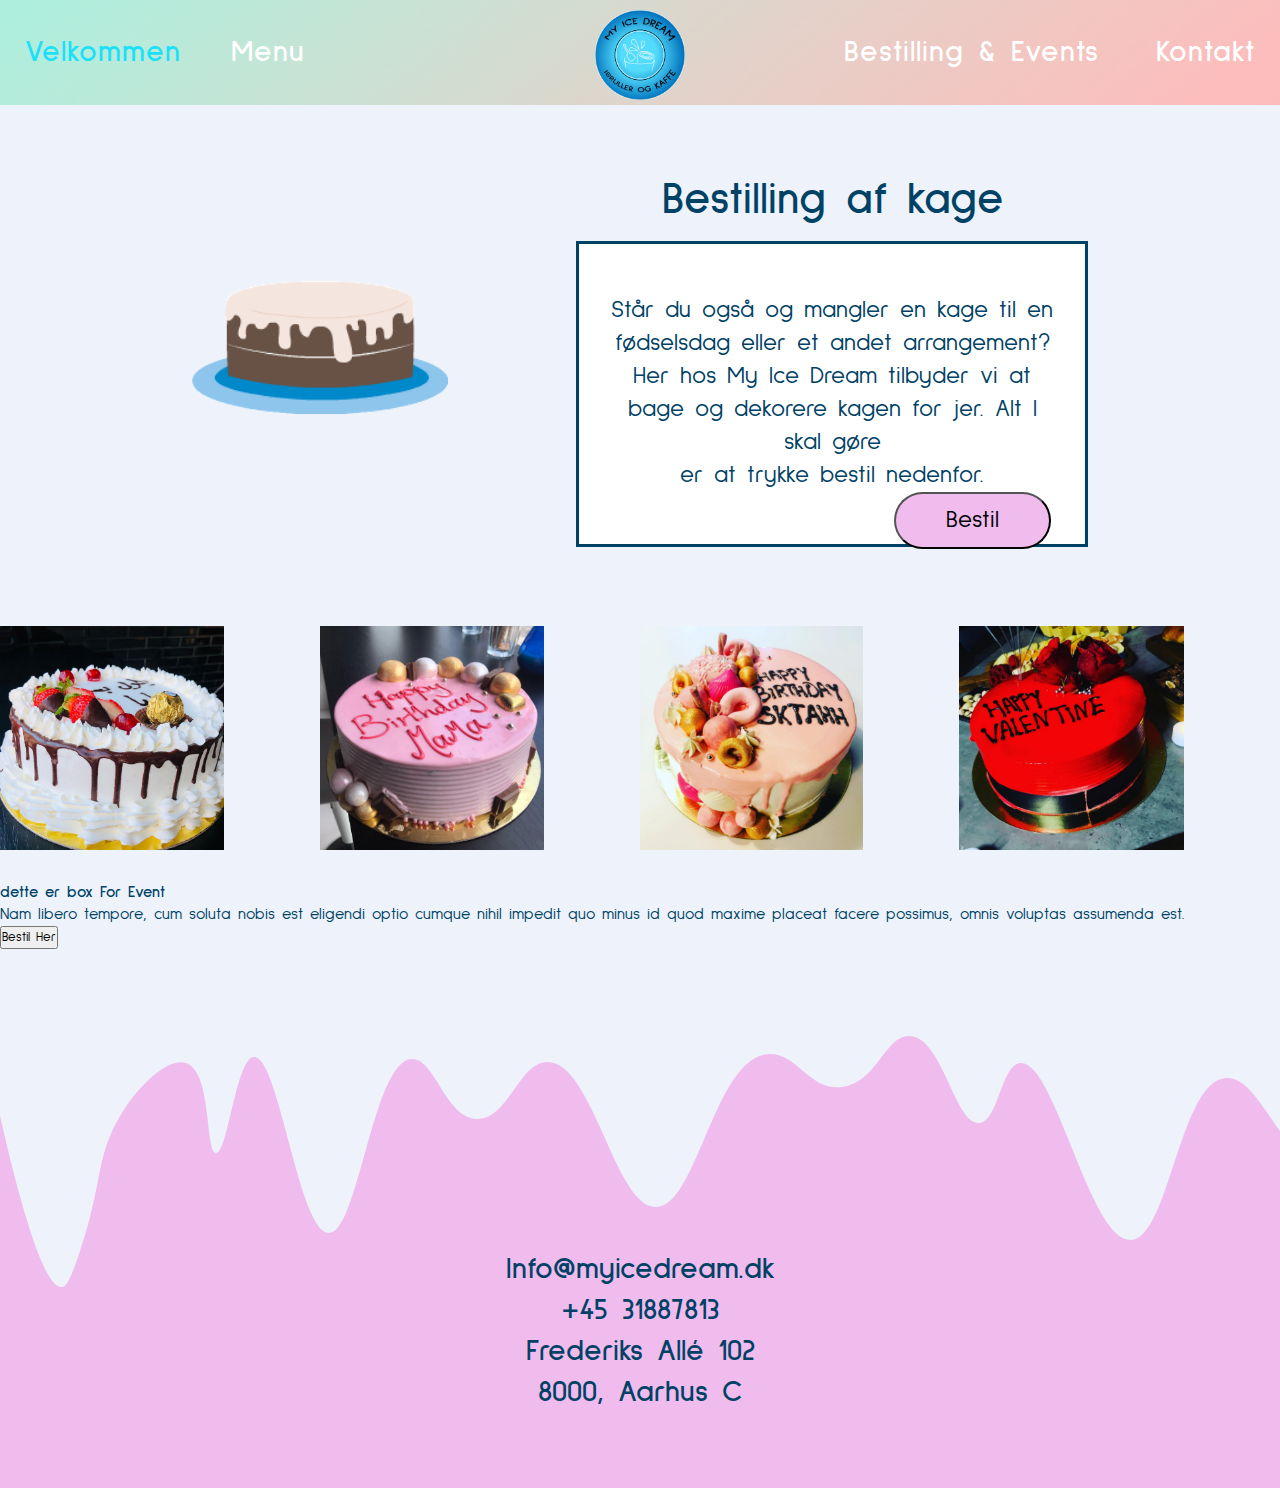
==== commit c8cd75eb: "2.0" ====
--- a/HTML/BestillingEvents.html
+++ b/HTML/BestillingEvents.html
@@ -39,24 +39,55 @@
                 </div>
                 </div>
             </div>
-            <!-- Her slutter Navigation Menu/Bar.------------------------------------------------------------------------------------------------------------------------------------------- -->
+            <!-- Her slutter Navigation Menu/Bar.-------->
+
+
+
+            <div class="eventbox">
+                
+                <div class="animationbox">
+                    <img class="kageanimation" src="/img/kagen.gif" alt="Kage animation GIF">
+                </div>
+
+                <div class="infobox">
+                    <div class="headerboxinfo">
+                        <h2>Bestilling af kage</h2>
+                    </div>
+                    <div class="maintextinfo">
+                        <p>
+                            Står du også og mangler en kage til en fødselsdag eller et andet arrangement?<br>
+                            Her hos My Ice Dream tilbyder vi at bage og dekorere kagen for jer. Alt I skal gøre <br> 
+                            er at trykke bestil nedenfor. 
+                        </p>
+
+                        <button class="bestilknap" type="submit" src="index.html">Bestil</button>
+                    </div>
+                </div>
+            </div>
+           
+
+                <div class="fireryttere">
+                    <div class="hvidkage">
+                        <img class="hvidkageimg" src="/img/hvidkage.png" alt="Hvid kage">
+                    </div>
+
+                    <div class="lyseroedkage">
+                        <img class="lyseroedkageimg" src="/img/lyseroedkage.png" alt="Lyserød kage">
+                    </div>
+
+                    <div class="peachkage">
+                        <img class="peachkageimg" src="/img/peachkage.png" alt="Peach kage">
+                    </div>
+
+                    <div class="roedkage">
+                        <img class="roedkageimg" src="/img/roedkage.png" alt="Rød kage">
+                    </div>
+
+                </div>
 
 
 
 
-            <div class="BestilEventContainer">
-                <div class="BestilEventHeader">Bestil og Hent</div>
-
-                <div class="BestilKager">
-                    <div class="BestilBilledeLeft"></div>
-                    <div class="BestilInfoBoxRight">
-                        <h4>dette er box for Bestil</h4>
-                        Nam libero tempore, cum soluta nobis est eligendi optio cumque nihil impedit quo 
-                        minus id quod maxime placeat facere possimus, omnis voluptas assumenda est.
-
-                        <div class="EventsButton"><button>Bestil Her</button></div>
-                    </div>
-                </div>
 
                 <div class="EventVogn">
                     <div class="EventBilledeLeft"></div>
--- a/CSS/Stylesheet.css
+++ b/CSS/Stylesheet.css
@@ -48,7 +48,7 @@
 }
 .navigation .navbar .logo-toggle-container a img 
 {
-  width: 120px;
+  width: 90px;
 }
 .navigation .menu 
 {
--- a/CSS/BestillingEvents.css
+++ b/CSS/BestillingEvents.css
@@ -1,135 +1,85 @@
-* {
-    margin: 0;
-    padding: 0;
-    font-family: 'Sulphur Point', sans-serif;
-  }
-  body 
-  {
-    margin: 0;
-    padding: 0;
-    font-family: 'Sulphur Point', sans-serif;
-  }
-
-  .BestilEventContainer
-  {
-      padding: 20px 0 10px 0;
-      width: 100%;
-      min-height: 300px;
-      background-color: rgb(140, 102, 202);
-  }
-  .BestilEventHeader
-  {
-      text-align: center;
-      font-size: 30px;
-      padding: 10px 0px 10px 0px;
-  }
-
-  .BestilKager
-  {
-      margin: 0 auto 10px auto;
-      width:90%;
-      max-width: 1100px;
-      min-height: 50px;
-      background-color: rgb(223, 89, 89);
-      display: flex;
-      flex-direction: row;
-      justify-content: space-between;
-      justify-items: center;
-      flex-wrap: wrap;
-  }
-
-  .BestilBilledeLeft
-  {
-      width: 30%;
-      min-height: 200px;
-      max-height: 200px;
-      background-image: url(/img/BGGradient.png);
-      padding: 10px;
-  }
-  .BestilInfoBoxRight
-  {
-      width: 60%;
-      min-height: 200px;
-      max-height: 350px;
-      background-color: cornflowerblue;
-      padding: 10px;
-      position: relative;
-  }
-  .BestilInfoBoxRight
-  {
-      font-size: 20px;
-  }
-  .BestilInfoBoxRight h4
-  {
-      font-size: 30px;
-      text-align: center;
-  }
-  /*-------------------------------------*/
-
-  .EventVogn
-  {
-      margin: auto auto;
-      width:90%;
-      max-width: 1100px;
-      min-height: 50px;
-      background-color: rgb(223, 89, 89);
-      display: flex;
-      flex-direction: row;
-      justify-content: space-between;
-      justify-items: center;
-      flex-wrap: wrap;
-  }
-
-  .EventBilledeLeft
-  {
-      width: 30%;
-      min-height: 200px;
-      max-height: 200px;
-      background-image: url(/img/BGGradient.png);
-      padding: 10px;
-  }
-  .EventInfoBoxRight
-  {
-      width: 60%;
-      min-height: 200px;
-      max-height: 350px;
-      background-color: cornflowerblue;
-      padding: 10px;
-      position: relative;
-  }
-  .EventInfoBoxRight
-  {
-      font-size: 20px;
-  }
-  .EventInfoBoxRight h4
-  {
-      font-size: 30px;
-      text-align: center;
-  }
-
-  .EventsButton
-  {
-      position: absolute;
-      bottom: 0;
-      right: 0;
-      width: 150px;
-      height: 60px;
-  }
-  .EventsButton button
-  {
-      border-radius: 10px;
-      width: 100px;
-      height: 40px;
-      background-color: rgb(255, 255, 255);
-      color: rgb(22, 22, 22);
-      border: 0 solid white;
-  }
+body {
+    background-color: #EDF2FB;
+    color: #004266;
+}
 
 
+.eventbox {
+ margin: auto auto;
+ width: 80%;
+ display: flex;
+ flex-direction: row;
+ justify-content: space-around;
+ padding-top: 5%;
+}
+
+.animationbox {
+    width: 25%;
+}
+
+.kageanimation {
+    width: 100%;
+    margin-top: 25%;
+}
+
+.infobox {
+    width: 50%;
+    text-align: center;
+    margin-bottom: 5%;
+}
+
+.headerboxinfo {
+    font-size: 30px;
+    padding-bottom: 10px;
+}
+
+.maintextinfo{
+    border: solid 3px #004266;
+    height: 250px;
+    font-size: 24px;
+    background-color: white;
+    padding-top: 50px;
+    padding-left: 25px;
+    padding-right: 25px;
+;
+}
+
+.bestilknap {
+    float: right;
+    margin-right: 2%;
+    padding: 10px 50px 10px 50px;
+    font-size: 24px;
+    background-color: #F0BCED;
+    border-radius: 50px;
+}
+
+.fireryttere {
+    display: flex;
+    flex-direction: row;
+    justify-content: space-around;
+    margin: auto auto;
+    padding-top: 2%;
+    padding-bottom: 2%;
+}
+
+.hvidkageimg {
+    width: 70%;
+}
 
 
+.lyseroedkageimg {
+    width: 70%;
+}
 
 
+.peachkageimg {
+    width: 70%;
+}
+
+
+.roedkageimg {
+    width: 70%;
+}
   @media screen and (max-width: 870px) 
 {
     .EventBilledeLeft
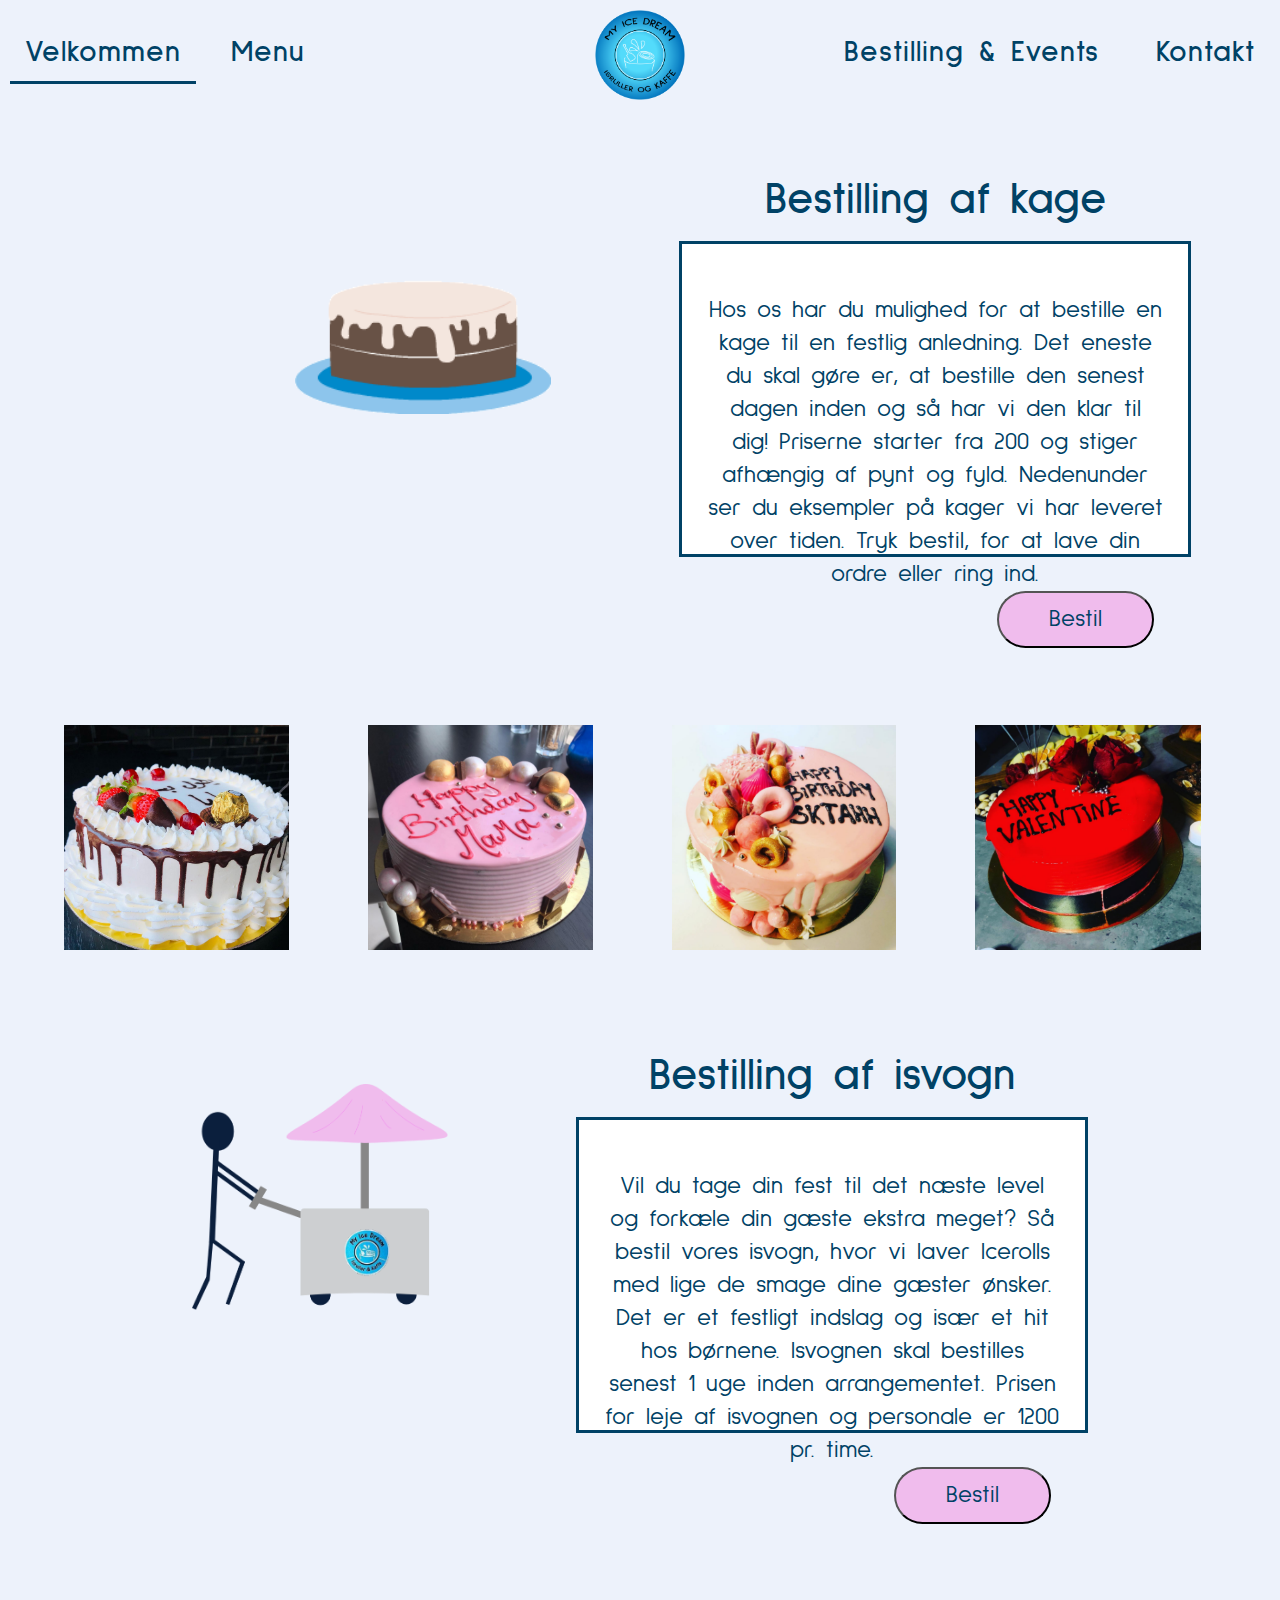
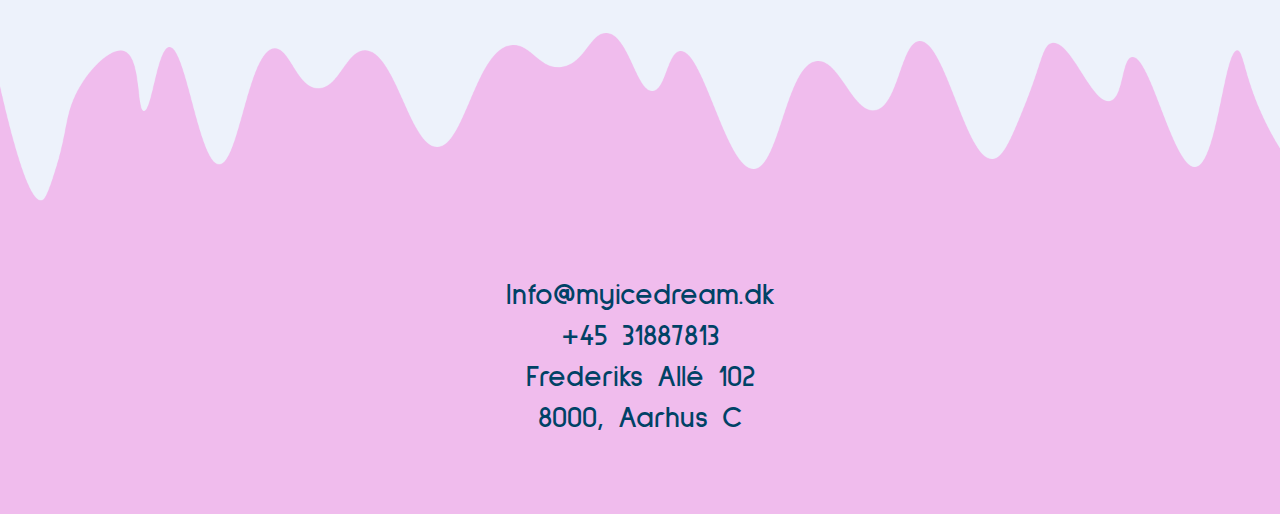
==== commit 88c83a0b: "Add files via upload" ====
--- a/HTML/BestillingEvents.html
+++ b/HTML/BestillingEvents.html
@@ -1,139 +1,155 @@
-<!DOCTYPE html>
-<html lang="en">
-    <head>
-        <meta charset="UTF-8">
-        <meta http-equiv="X-UA-Compatible" content="IE=edge">
-        <meta name="viewport" content="width=device-width, initial-scale=1.0">
-        <title>Bestilling & Events | My Ice Dream</title>
-        <link rel="stylesheet" href="/CSS/Stylesheet.css" type="text/css">
-        <link rel="stylesheet" href="/CSS/BestillingEvents.css" type="text/css">
-        <link rel="preconnect" href="https://fonts.googleapis.com/%22%3E"> 
-        <link rel="preconnect" href="https://fonts.gstatic.com/" crossorigin> 
-        <link href="https://fonts.googleapis.com/css2?family=Sulphur+Point:wght@300;400;700&display=swap" rel="stylesheet">
-
-
-    </head>
-    <body>
-        <div class="ContentContainer">  
-            <!-- Her starter Navigation Menu/Bar. -->
-            <div class="navigation">
-                <div class="container">
-                <div class="navbar">
-                    <div class="logo-toggle-container">
-                        <a href="index.html">
-                        <img src="/img/LOGONATION.png" alt="" />
-                        </a>
-                        <span class="toggle-box">
-                        <span></span>
-                        <span></span>
-                        <span></span>
-                        </span>
-                    </div>
-                    <ul class="menu">
-                        <li><a href="index.html">Velkommen</a></li>
-                        <li><a href="Menu.html">Menu</a></li>
-
-                        <li><a href="BestillingEvents.html">Bestilling & Events</a></li>
-                        <li><a href="Kontakt.html">Kontakt</a></li>
-                    </ul>
-                </div>
-                </div>
-            </div>
-            <!-- Her slutter Navigation Menu/Bar.-------->
-
-
-
-            <div class="eventbox">
-                
-                <div class="animationbox">
-                    <img class="kageanimation" src="/img/kagen.gif" alt="Kage animation GIF">
-                </div>
-
-                <div class="infobox">
-                    <div class="headerboxinfo">
-                        <h2>Bestilling af kage</h2>
-                    </div>
-                    <div class="maintextinfo">
-                        <p>
-                            Står du også og mangler en kage til en fødselsdag eller et andet arrangement?<br>
-                            Her hos My Ice Dream tilbyder vi at bage og dekorere kagen for jer. Alt I skal gøre <br> 
-                            er at trykke bestil nedenfor. 
-                        </p>
-
-                        <button class="bestilknap" type="submit" src="index.html">Bestil</button>
-                    </div>
-                </div>
-            </div>
-           
-
-                <div class="fireryttere">
-                    <div class="hvidkage">
-                        <img class="hvidkageimg" src="/img/hvidkage.png" alt="Hvid kage">
-                    </div>
-
-                    <div class="lyseroedkage">
-                        <img class="lyseroedkageimg" src="/img/lyseroedkage.png" alt="Lyserød kage">
-                    </div>
-
-                    <div class="peachkage">
-                        <img class="peachkageimg" src="/img/peachkage.png" alt="Peach kage">
-                    </div>
-
-                    <div class="roedkage">
-                        <img class="roedkageimg" src="/img/roedkage.png" alt="Rød kage">
-                    </div>
-
-                </div>
-
-
-
-
-
-                <div class="EventVogn">
-                    <div class="EventBilledeLeft"></div>
-                    <div class="EventInfoBoxRight">
-                        <h4>dette er box For Event</h4>
-                        Nam libero tempore, cum soluta nobis est eligendi optio cumque nihil impedit quo 
-                        minus id quod maxime placeat facere possimus, omnis voluptas assumenda est.
-
-                        <div class="EventsButton"><button>Bestil Her</button></div>
-                    </div>
-                </div>
-
-
-            </div>
-
-
-
-
-            <footer class="FooterSection">
-
-
-            
-                <div class="FooterContainer">
-
-                    <div class="Footercard">
-                        <h2>Info@myicedream.dk</h2>
-                        <h2>+45 31887813</h2>
-                        <h2>Frederiks Allé 102 <br> 8000, Aarhus C</h2>
-                    </div>
-
-                   
-                </div>
-                <img class="meltinggrey" src="/img/meltinggrey.png" alt="smelteeffekt">
-        </footer>
-      
-
-        </div>
-
-
-
-
-
-
-        <script src="https://ajax.googleapis.com/ajax/libs/jquery/3.5.1/jquery.min.js"></script>
-        <script type="text/javascript" src="/Javascript/Javascript.js"></script>
-
-
-    </body>
+<!DOCTYPE html>
+<html lang="da">
+    <head>
+        <meta charset="UTF-8">
+        <meta http-equiv="X-UA-Compatible" content="IE=edge">
+        <meta name="viewport" content="width=device-width, initial-scale=1.0">
+        <title>Bestilling & Events</title>
+        <link rel="shortcut icon" type="img/png" href="/img/logo.png">
+        <link rel="stylesheet" href="/CSS/Stylesheet.css" type="text/css">
+        <link rel="stylesheet" href="/CSS/BestillingEvents.css" type="text/css">
+        <link rel="preconnect" href="https://fonts.googleapis.com/%22%3E"> 
+        <link rel="preconnect" href="https://fonts.gstatic.com/" crossorigin> 
+        <link href="https://fonts.googleapis.com/css2?family=Sulphur+Point:wght@300;400;700&display=swap" rel="stylesheet">
+
+
+    </head>
+    <body>
+        <div class="ContentContainer">  
+            <!-- Her starter Navigation Menu/Bar. -->
+            <div class="navigation">
+                <div class="container">
+                <div class="navbar">
+                    <div class="logo-toggle-container">
+                        <a href="index.html">
+                        <img src="/img/LOGONATION.png" alt="" />
+                        </a>
+                        <span class="toggle-box">
+                        <span></span>
+                        <span></span>
+                        <span></span>
+                        </span>
+                    </div>
+                    <ul class="menu">
+                        <li><a href="index.html">Velkommen</a></li>
+                        <li><a href="Menu.html">Menu</a></li>
+
+                        <li><a href="BestillingEvents.html">Bestilling & Events</a></li>
+                        <li><a href="Kontakt.html">Kontakt</a></li>
+                    </ul>
+                </div>
+                </div>
+            </div>
+            <!-- Her slutter Navigation Menu/Bar.-------->
+
+
+
+            <div class="eventbox">
+                
+                <div class="animationbox">
+                    <img class="kageanimation" src="/img/kagen.gif" alt="Kage animation GIF">
+                </div>
+
+                <div class="infobox">
+                    <div class="headerboxinfo">
+                        <h2>Bestilling af kage</h2>
+                    </div>
+                    <div class="maintextinfo">
+                        <p>
+                            Hos os har du mulighed for at bestille en kage til en 
+                            festlig anledning. Det eneste du skal gøre er, at bestille
+                             den senest dagen inden og så har vi den klar til dig!
+                              Priserne starter fra 200 og stiger afhængig af pynt og fyld.
+                               Nedenunder ser du eksempler på kager vi har leveret over tiden. 
+                               Tryk bestil, for at lave din ordre eller ring ind. 
+                        </p>
+
+                        <a href="bestillingsside.html"> <button class="bestilknap" type="submit">Bestil</button> </a>
+                    </div>
+                </div>
+            </div>
+           
+
+                <div class="fireryttere">
+                    <div class="hvidkage">
+                        <img class="hvidkageimg" src="/img/hvidkage.png" alt="Hvid kage">
+                    </div>
+
+                    <div class="lyseroedkage">
+                        <img class="lyseroedkageimg" src="/img/lyseroedkage.png" alt="Lyserød kage">
+                    </div>
+
+                    <div class="peachkage">
+                        <img class="peachkageimg" src="/img/peachkage.png" alt="Peach kage">
+                    </div>
+
+                    <div class="roedkage">
+                        <img class="roedkageimg" src="/img/roedkage.png" alt="Rød kage">
+                    </div>
+
+                </div>
+
+
+
+
+
+                <div class="eventbox">
+                
+                    <div class="animationbox">
+                        <img class="ismand" src="/img/ismand.png" alt="Ismand">
+                    </div>
+    
+                    <div class="infobox">
+                        <div class="headerboxinfo">
+                            <h2>Bestilling af isvogn</h2>
+                        </div>
+                        <div class="maintextinfo">
+                            <p>
+                                Vil du tage din fest til det næste level og forkæle din gæste ekstra
+                                 meget? Så bestil vores isvogn, hvor vi laver Icerolls med lige de
+                                  smage dine gæster ønsker. Det er et festligt indslag og især et
+                                   hit hos børnene. Isvognen skal bestilles senest 1 uge inden 
+                                   arrangementet. Prisen for leje af isvognen og personale er 
+                                   1200 pr. time. 
+ 
+                            </p>
+    
+                           <a href="bestillingsside.html"> <button class="bestilknap" type="submit">Bestil</button> </a>
+                        </div>
+                    </div>
+                </div>
+
+
+
+
+            <footer class="FooterSection">
+
+
+            
+                <div class="FooterContainer">
+
+                    <div class="Footercard">
+                        <h2>Info@myicedream.dk</h2>
+                        <h2>+45 31887813</h2>
+                        <h2>Frederiks Allé 102 <br> 8000, Aarhus C</h2>
+                    </div>
+
+                   
+                </div>
+                <img class="meltinggrey" src="/img/meltinggrey.png" alt="smelteeffekt">
+        </footer>
+      
+
+        </div>
+
+
+
+
+
+
+        <script src="https://ajax.googleapis.com/ajax/libs/jquery/3.5.1/jquery.min.js"></script>
+        <script type="text/javascript" src="/Javascript/Javascript.js"></script>
+
+
+    </body>
 </html>--- a/CSS/Stylesheet.css
+++ b/CSS/Stylesheet.css
@@ -1,202 +1,201 @@
-/* her nulstille vi basic tags*/
-* {
-  margin: 0;
-  padding: 0;
-  font-family: 'Sulphur Point', sans-serif;
-}
-body 
-{
-  margin: 0;
-  padding: 0;
-  font-family: 'Sulphur Point', sans-serif;
-}
-
-
-
-
-
-/*----- start på navigation bar --------------------------------------------------- start på navigation bar-------*/
-
-/*Her sætter vi en gradient baggrund ind for at lave den fede baggrund som så også kan skaleres til en hvis grad.*/
-.navigation 
-{
-  background-image: url(../img/BGGradient.png);
-  background-size: cover;
-  background-repeat: no-repeat;
-  background-position: center;
-  z-index: 2;
-}
-.navigation > .container 
-{
-  max-width: 100%;
-  margin: auto;
-}
-.navigation .navbar 
-{
-  position: relative;
-}
-.navigation .navbar .logo-toggle-container 
-{
-  position: absolute;
-  left: 50%;
-  top: 10px;
-  transform: translateX(-50%);
-}
-.navigation .navbar .logo-toggle-container a 
-{
-  display: block;
-}
-.navigation .navbar .logo-toggle-container a img 
-{
-  width: 90px;
-}
-.navigation .menu 
-{
-  text-align: right;
-}
-
-.navigation .menu li 
-{
-  display: inline-block;
-  padding: 24px 10px;
-}
-.navigation .menu li a 
-{
-  display: block;
-  padding: 8px 15px;
-  text-decoration: none;
-  font-weight: 600;
-  letter-spacing: 1px;
-  color: #fff;
-  font-size: 30px;
-}
-/*Her siger vi at de to første li'er som er i .menu til at float left da de er alle normalt sat til højre
-og på den måde for vi delt Navigation baren til at være splittet op som ønsket.*/
-.navigation .menu li:nth-child(1),
-.navigation .menu li:nth-child(2) 
-{
-  float: left;
-}
-/*Navbar hover effekt */
-.navigation .menu li:hover a 
-{
-  color: rgb(27, 224, 250);
-}
-
-
-
-.FooterSection {
-  position: relative;
-  padding-top: 300px;
-  padding-bottom: 75px;
-  background-color: #F0BCED;
-  text-align: center;
-}
-
-.Footercard {
-  text-align: center;
-  width: 400px;
-  margin: auto auto;
-  font-size: 20px;
-}
-
-.meltinggrey {
-  position: absolute;
-  top: 0;
-  left: 0;
-}
-
- /*Her skifter vi struktur i forhold til skærmstørrelse vis der er minimum 1024px bred.*/
- @media screen and (min-width: 1101px) 
- {
-   .navigation .menu 
-   {
-     display: block !important;
-     height: auto !important;
-   }
-
-   
- }
-
-@media screen and (min-width: 871px) and (max-width: 1100px)
-{
-  .navigation .menu 
-  {
-    display: block !important;
-    height: auto !important;
-  }
-
-  .navigation .menu li a 
-  {
-    font-size: 20px;
-  }
-
- 
-/*Her skifter vi struktur i forhold til skærmstørrelse vis den er mindre end 870px bred.*/
-@media screen and (max-width: 870px) 
-{
-  .navigation
-  {
-    width: 100%;
-    height: 100%;
-    top: 0;
-    position: sticky;
-  }
-  .navigation .navbar .logo-toggle-container {
-    position: static;
-    transform: translateX(0%);
-  }
-  .navigation .navbar .logo-toggle-container a {
-    width: 80%;
-  }
-  .navigation .navbar .logo-toggle-container .toggle-box {
-    position: absolute;
-    right: 10px;
-    top: 35px;
-    display: block;
-    width: 50px;
-    padding: 15px 9px;
-    cursor: pointer;
-    border-radius: 5px;
-  }
-  .navigation .navbar .logo-toggle-container .toggle-box span {
-    display: block;
-    max-width: 100%;
-    margin: auto;
-    height: 8px;
-    background-color: rgb(255, 255, 255);
-    margin-bottom: 6px;
-    border-radius: 10px;
-  }
-  .navigation .navbar .logo-toggle-container .toggle-box span:last-child {
-    margin-bottom: 0;
-  }
-  .navigation .menu {
-    text-align: center;
-    display: none;
-  }
-  .navigation .menu li {
-    display: block;
-    float: none !important;
-    padding: 0 10px;
-    border-bottom: 5px solid rgb(255, 255, 255);
-    border-radius: 5px;
-  }
-  /* Her ændre vi den sidste li i drop down menuen, så at den ikke har en border-bund som resten har. */
-  .navigation .menu li:last-child {
-      display: block;
-      float: none !important;
-      padding: 0 10px;
-      border-bottom:none;
-      
-    }
-  .navigation .menu li a
-  {
-      font-size: 30px;
-  }
-  /*----- Slut på navigation bar --------------------------------------------------- slut på navigation bar-------*/
-
-  /*----- slut  af om os delen ------ */
-  
-
+/* her nulstille vi basic tags*/
+* {
+  margin: 0;
+  padding: 0;
+  font-family: 'Sulphur Point', sans-serif;
+}
+body 
+{
+  margin: 0;
+  padding: 0;
+  font-family: 'Sulphur Point', sans-serif;
+}
+
+
+
+
+
+/*----- start på navigation bar --------------------------------------------------- start på navigation bar-------*/
+
+/*Her sætter vi en gradient baggrund ind for at lave den fede baggrund som så også kan skaleres til en hvis grad.*/
+.navigation 
+{
+  z-index: 2;
+}
+.navigation > .container 
+{
+  max-width: 100%;
+  margin: auto;
+}
+.navigation .navbar 
+{
+  position: relative;
+}
+.navigation .navbar .logo-toggle-container 
+{
+  position: absolute;
+  left: 50%;
+  top: 10px;
+  transform: translateX(-50%);
+}
+.navigation .navbar .logo-toggle-container a 
+{
+  display: block;
+}
+.navigation .navbar .logo-toggle-container a img 
+{
+  width: 90px;
+}
+.navigation .menu 
+{
+  text-align: right;
+}
+
+.navigation .menu li 
+{
+  display: inline-block;
+  padding: 24px 10px;
+}
+
+.navigation .menu li a 
+{
+  display: block;
+  padding: 8px 15px;
+  text-decoration: none;
+  font-weight: 600;
+  letter-spacing: 1px;
+  color: #004266;
+  font-size: 30px;
+}
+
+
+/*Her siger vi at de to første li'er som er i .menu til at float left da de er alle normalt sat til højre
+og på den måde for vi delt Navigation baren til at være splittet op som ønsket.*/
+.navigation .menu li:nth-child(1),
+.navigation .menu li:nth-child(2) 
+{
+  float: left;
+}
+/*Navbar hover effekt */
+.navigation .menu li:hover a 
+{
+  border-bottom: #004266 solid 3px;
+}
+
+
+
+.FooterSection {
+  position: relative;
+  padding-top: 300px;
+  padding-bottom: 75px;
+  background-color: #F0BCED;
+  text-align: center;
+}
+
+.Footercard {
+  text-align: center;
+  width: 400px;
+  margin: auto auto;
+  font-size: 20px;
+}
+
+.meltinggrey {
+  position: absolute;
+  top: 0;
+  left: 0;
+  max-width: 100%;
+}
+
+ /*Her skifter vi struktur i forhold til skærmstørrelse vis der er minimum 1024px bred.*/
+ @media screen and (min-width: 1101px) 
+ {
+   .navigation .menu 
+   {
+     display: block !important;
+     height: auto !important;
+   }
+   
+ }
+
+@media screen and (min-width: 871px) and (max-width: 1100px)
+{
+  .navigation .menu 
+  {
+    display: block !important;
+    height: auto !important;
+  }
+
+  .navigation .menu li a 
+  {
+    font-size: 20px;
+  }
+
+ 
+/*Her skifter vi struktur i forhold til skærmstørrelse vis den er mindre end 870px bred.*/
+@media screen and (max-width: 870px) 
+{
+  .navigation
+  {
+    width: 100%;
+    height: 100%;
+    top: 0;
+    position: sticky;
+  }
+  .navigation .navbar .logo-toggle-container {
+    position: static;
+    transform: translateX(0%);
+  }
+  .navigation .navbar .logo-toggle-container a {
+    width: 80%;
+  }
+  .navigation .navbar .logo-toggle-container .toggle-box {
+    position: absolute;
+    right: 10px;
+    top: 35px;
+    display: block;
+    width: 50px;
+    padding: 15px 9px;
+    cursor: pointer;
+    border-radius: 5px;
+  }
+  .navigation .navbar .logo-toggle-container .toggle-box span {
+    display: block;
+    max-width: 100%;
+    margin: auto;
+    height: 8px;
+    background-color: rgb(114, 49, 49);
+    margin-bottom: 6px;
+    border-radius: 10px;
+  }
+  .navigation .navbar .logo-toggle-container .toggle-box span:last-child {
+    margin-bottom: 0;
+  }
+  .navigation .menu {
+    text-align: center;
+    display: none;
+  }
+  .navigation .menu li {
+    display: block;
+    float: none !important;
+    padding: 0 10px;
+    border-bottom: 5px solid rgb(255, 255, 255);
+    border-radius: 5px;
+  }
+  /* Her ændre vi den sidste li i drop down menuen, så at den ikke har en border-bund som resten har. */
+  .navigation .menu li:last-child {
+      display: block;
+      float: none !important;
+      padding: 0 10px;
+      border-bottom:none;
+      
+    }
+  .navigation .menu li a
+  {
+      font-size: 30px;
+  }
+  /*----- Slut på navigation bar --------------------------------------------------- slut på navigation bar-------*/
+
+ 
+}
+
 }--- a/CSS/BestillingEvents.css
+++ b/CSS/BestillingEvents.css
@@ -1,113 +1,121 @@
-body {
-    background-color: #EDF2FB;
-    color: #004266;
-}
-
-
-.eventbox {
- margin: auto auto;
- width: 80%;
- display: flex;
- flex-direction: row;
- justify-content: space-around;
- padding-top: 5%;
-}
-
-.animationbox {
-    width: 25%;
-}
-
-.kageanimation {
-    width: 100%;
-    margin-top: 25%;
-}
-
-.infobox {
-    width: 50%;
-    text-align: center;
-    margin-bottom: 5%;
-}
-
-.headerboxinfo {
-    font-size: 30px;
-    padding-bottom: 10px;
-}
-
-.maintextinfo{
-    border: solid 3px #004266;
-    height: 250px;
-    font-size: 24px;
-    background-color: white;
-    padding-top: 50px;
-    padding-left: 25px;
-    padding-right: 25px;
-;
-}
-
-.bestilknap {
-    float: right;
-    margin-right: 2%;
-    padding: 10px 50px 10px 50px;
-    font-size: 24px;
-    background-color: #F0BCED;
-    border-radius: 50px;
-}
-
-.fireryttere {
-    display: flex;
-    flex-direction: row;
-    justify-content: space-around;
-    margin: auto auto;
-    padding-top: 2%;
-    padding-bottom: 2%;
-}
-
-.hvidkageimg {
-    width: 70%;
-}
-
-
-.lyseroedkageimg {
-    width: 70%;
-}
-
-
-.peachkageimg {
-    width: 70%;
-}
-
-
-.roedkageimg {
-    width: 70%;
-}
-  @media screen and (max-width: 870px) 
-{
-    .EventBilledeLeft
-  {
-      display: none;
-  }
-  .BestilBilledeLeft
-  {
-      display: none;
-  }
-
-  .EventInfoBoxRight
-  {
-      width: 100%;
-      min-height: 200px;
-      background-color: cornflowerblue;
-      padding: 10px 10px 40px 10px;
-  }
-  .BestilInfoBoxRight
-  {
-      width: 100%;
-      min-height: 200px;
-      background-color: cornflowerblue;
-      padding: 10px 10px 40px 10px;
-  }
-
-
-}
-
-
-
+body {
+    background-color: #EDF2FB;
+    color: #004266;
+}
+
+
+.eventbox {
+ margin: auto auto;
+ width: 80%;
+ display: flex;
+ flex-direction: row;
+ justify-content: space-around;
+ padding-top: 5%;
+}
+
+.animationbox {
+    width: 25%;
+}
+
+.kageanimation {
+    width: 100%;
+    margin-top: 25%;
+}
+
+.infobox {
+    width: 50%;
+    text-align: center;
+    margin-bottom: 5%;
+}
+
+.headerboxinfo {
+    font-size: 30px;
+    padding-bottom: 10px;
+}
+
+.maintextinfo{
+    border: solid 3px #004266;
+    height: 250px;
+    font-size: 24px;
+    background-color: white;
+    padding-top: 50px;
+    padding-left: 25px;
+    padding-right: 25px;
+    padding-bottom: 2%
+;
+}
+
+.bestilknap {
+    float: right;
+    margin-right: 2%;
+    padding: 10px 50px 10px 50px;
+    font-size: 24px;
+    background-color: #F0BCED;
+    border-radius: 50px;
+    color: #004266;
+}
+
+.fireryttere {
+    display: flex;
+    flex-direction: row;
+    justify-content: space-around;
+    margin-left: 5%;
+    padding-top: 2%;
+    padding-bottom: 2%;
+}
+
+.hvidkageimg {
+    width: 74%;
+}
+
+
+.lyseroedkageimg {
+    width: 74%;
+}
+
+
+.peachkageimg {
+    width: 74%;
+}
+
+
+.roedkageimg {
+    width: 74%;
+}
+
+
+.ismand {
+    width: 100%;
+    margin-top: 15%;
+}
+  @media screen and (max-width: 870px) 
+{
+    .EventBilledeLeft
+  {
+      display: none;
+  }
+  .BestilBilledeLeft
+  {
+      display: none;
+  }
+
+  .EventInfoBoxRight
+  {
+      width: 100%;
+      min-height: 200px;
+      background-color: cornflowerblue;
+      padding: 10px 10px 40px 10px;
+  }
+  .BestilInfoBoxRight
+  {
+      width: 100%;
+      min-height: 200px;
+      background-color: cornflowerblue;
+      padding: 10px 10px 40px 10px;
+  }
+
+
+}
+
+
+
